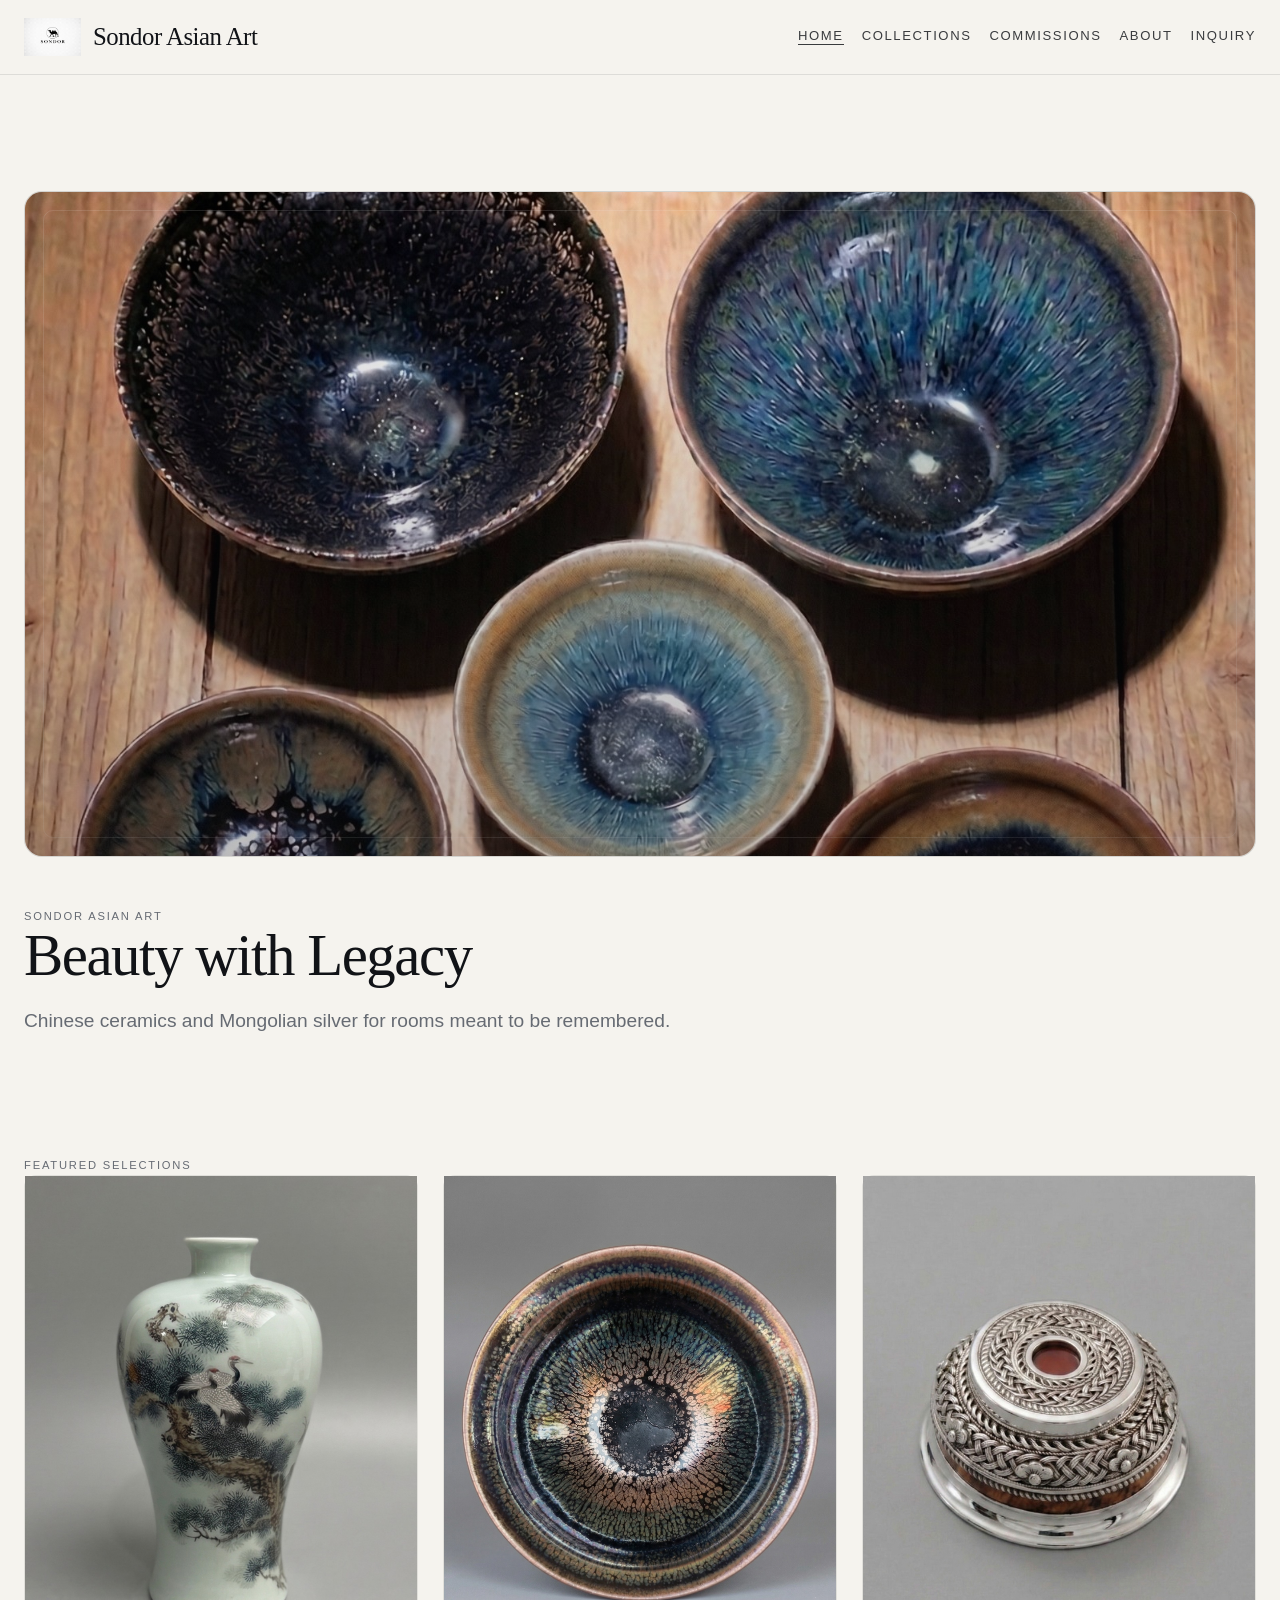
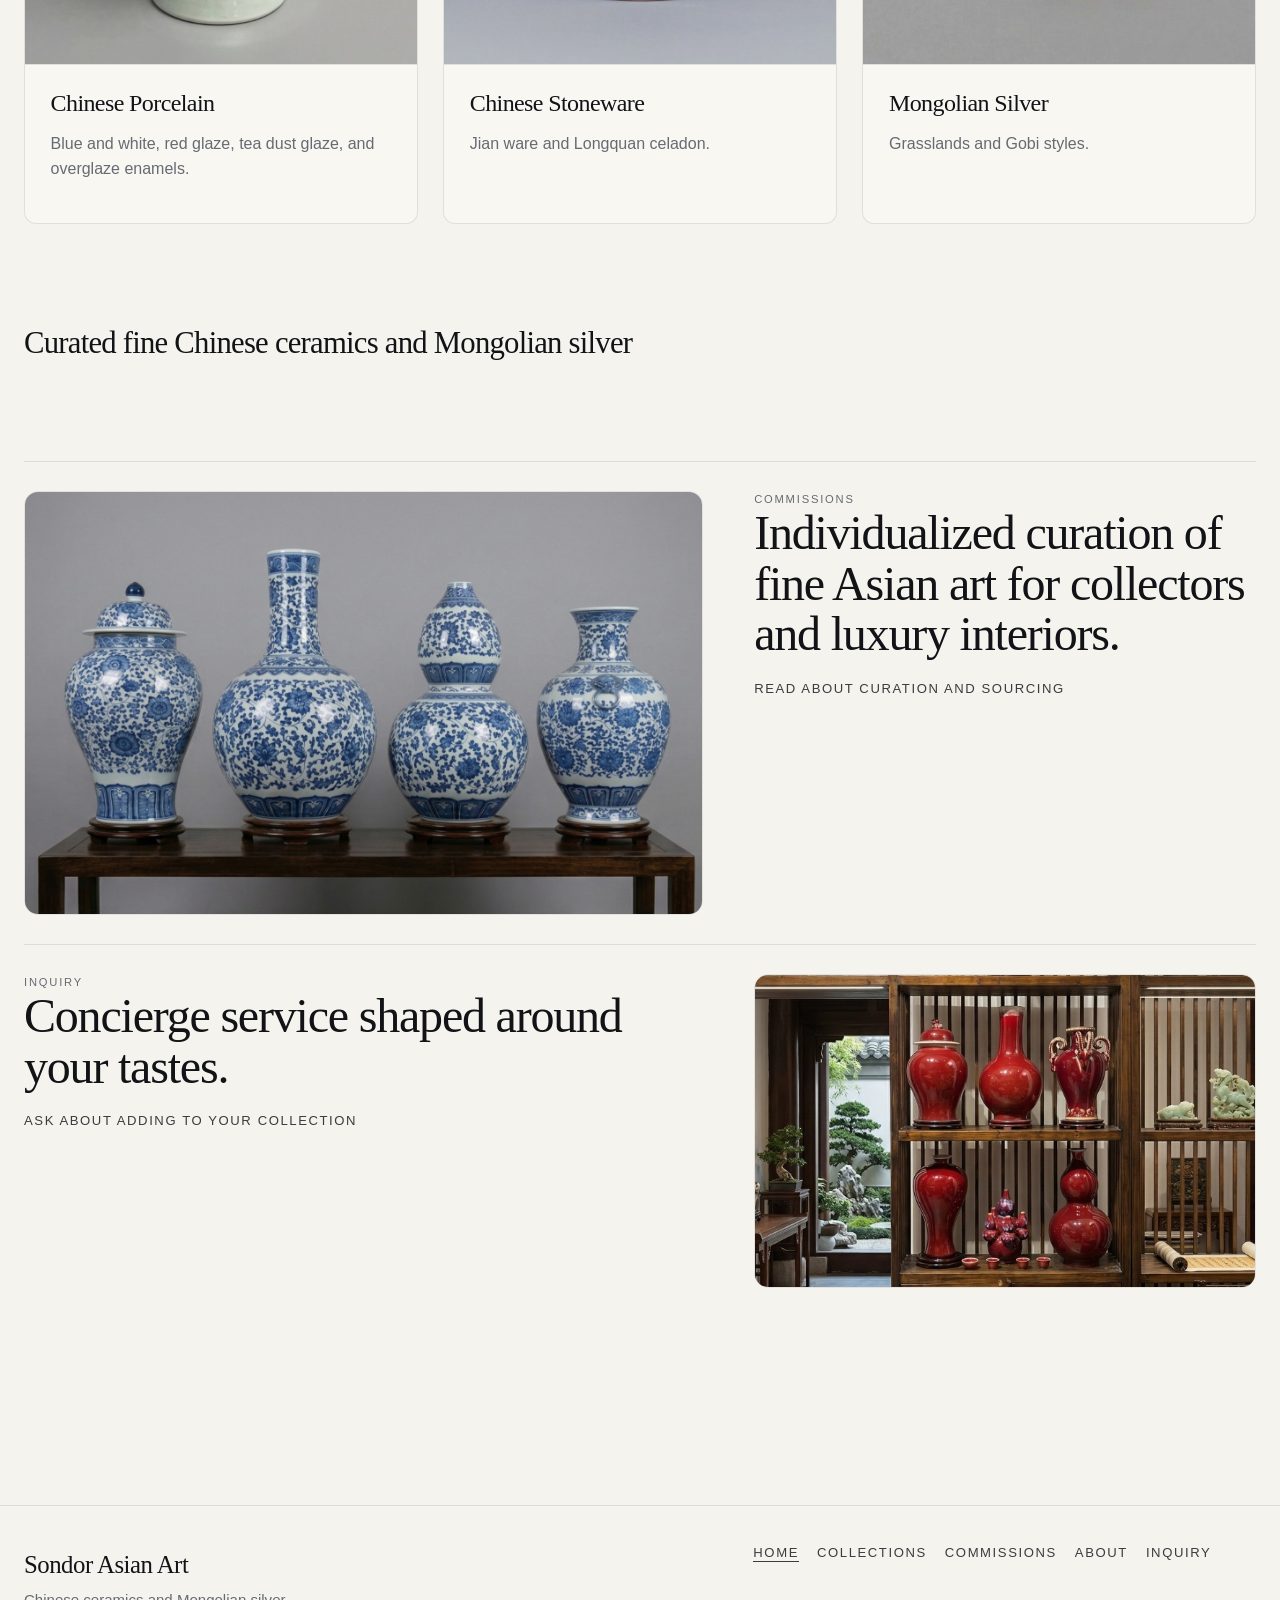
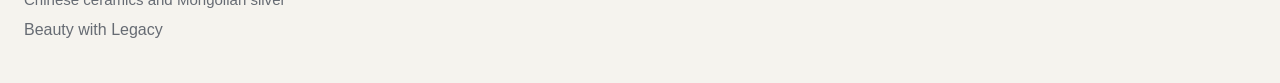
==== index.html @ 156efd62 "Add files via upload" ====
<!DOCTYPE html>
<html lang="en">
<head>
  <meta charset="UTF-8">
  <meta name="viewport" content="width=device-width, initial-scale=1.0">
  <title>Sondor Asian Art</title>
  <meta name="description" content="Ceramics and silver, offered by inquiry.">
  <link rel="stylesheet" href="styles.css">
</head>
<body>
  <header class="site-header">
    <div class="site-bar">
      <div class="brand">
        <a class="brand__logo-link" href="index.html" aria-label="Sondor Asian Art home">
          <img class="brand__logo" src="assets/images/logo_camel.png" alt="Sondor camel logo">
        </a>
        <a class="brand__title brand__name" href="index.html">Sondor Asian Art</a>
      </div>
      <button class="menu-toggle" type="button" aria-expanded="false" aria-controls="site-nav" aria-label="Open navigation menu">
        <span class="menu-toggle__icon" aria-hidden="true"></span>
      </button>
      <nav class="site-nav" id="site-nav" aria-label="Primary">
        <a href="index.html" aria-current="page">Home</a>
        <a href="collections.html">Collections</a>
        <a href="commissions.html">Commissions</a>
        <a href="about.html">About</a>
        <a href="inquiry.html">Inquiry</a>
      </nav>
    </div>
  </header>

  <main class="page-shell">
    <section class="hero">
      <div class="hero-media" aria-label="Featured works slideshow">
        <div class="hero-slide hero-slide--one active" data-hero-slide>
          <img class="hero-image hero-image--home-one" src="assets/images/hero_jianware_08.jpg" alt="Jian ware bowl">
          <div class="hero-slide__frame" aria-hidden="true"></div>
        </div>
        <div class="hero-slide hero-slide--two" data-hero-slide>
          <img class="hero-image hero-image--home-two" src="assets/images/hero_oxblood_04.jpg" alt="Mongolian silver bowls">
          <div class="hero-slide__frame" aria-hidden="true"></div>
        </div>
        <div class="hero-slide hero-slide--three" data-hero-slide>
          <img class="hero-image hero-image--home-three" src="assets/images/hero_teadust_02.jpg" alt="Red ware tea sets">
          <div class="hero-slide__frame" aria-hidden="true"></div>
        </div>
      </div>

      <div class="hero-copy">
        <div>
          <p class="eyebrow">Sondor Asian Art</p>
          <h1>Beauty with Legacy</h1>
          <p class="lead">Chinese ceramics and Mongolian silver for rooms meant to be remembered.</p>
        </div>
      </div>
    </section>

    <section class="section">
      <p class="eyebrow">Featured Selections</p>
      <div class="grid-3">
        <article class="card">
          <div class="card-media card-media--ceramics card-media--home-porcelain">
            <img src="assets/images/card_enamels_02.jpg" alt="Ceramic bowl">
          </div>
          <div class="card-copy">
            <h3>Chinese Porcelain</h3>
            <p>Blue and white, red glaze, tea dust glaze, and overglaze enamels.</p>
          </div>
        </article>
        <article class="card">
          <div class="card-media card-media--stoneware card-media--home-stoneware">
            <img src="assets/images/card_jianware_09.jpg" alt="Chinese stoneware bowl">
          </div>
          <div class="card-copy">
            <h3>Chinese Stoneware</h3>
            <p>Jian ware and Longquan celadon.</p>
          </div>
        </article>
        <article class="card">
          <div class="card-media card-media--celadon card-media--home-silver">
            <img src="assets/images/card_silver_06.jpg" alt="Blue ware bowl">
          </div>
          <div class="card-copy">
            <h3>Mongolian Silver</h3>
            <p>Grasslands and Gobi styles.</p>
          </div>
        </article>
      </div>
    </section>

    <section class="section statement">
      <h2>Curated fine Chinese ceramics and Mongolian silver</h2>
    </section>

    <section class="section">
      <div class="feature-row">
        <div class="feature-media feature-media--blue-table feature-media--home-commissions">
          <img src="assets/images/feature_blue_and_white_01.jpg" alt="Blue and white ceramics on table">
        </div>
        <div>
          <p class="eyebrow">Commissions</p>
          <h2>Individualized curation of fine Asian art for collectors and luxury interiors.</h2>
          <p><a class="inline-link" href="commissions.html">Read about curation and sourcing</a></p>
        </div>
      </div>

      <div class="feature-row">
        <div>
          <p class="eyebrow">Inquiry</p>
          <h2>Concierge service shaped around your tastes.</h2>
          <p><a class="inline-link" href="inquiry.html">Ask about adding to your collection</a></p>
        </div>
        <div class="feature-media feature-media--oxblood feature-media--home-inquiry">
          <img src="assets/images/feature_oxblood_02.jpg" alt="Oxblood ceramic object detail">
        </div>
      </div>
    </section>
  </main>

  <footer class="site-footer">
    <div class="site-footer__inner">
      <div class="footer-brand">
        <a class="footer-brand__title" href="index.html">Sondor Asian Art</a>
        <p class="footer-label">Chinese ceramics and Mongolian silver</p>
        <p class="footer-copy">Beauty with Legacy</p>
      </div>
      <nav class="footer-nav" aria-label="Footer">
        <a href="index.html" aria-current="page">Home</a>
        <a href="collections.html">Collections</a>
        <a href="commissions.html">Commissions</a>
        <a href="about.html">About</a>
        <a href="inquiry.html">Inquiry</a>
      </nav>
    </div>
  </footer>

  <script src="nav.js"></script>
  <script src="hero.js"></script>
</body>
</html>
---- styles.css ----
:root {
  --bg: #f5f3ee;
  --surface: #faf8f3;
  --text: #111317;
  --muted: #666b73;
  --accent: #172230;
  --line: rgba(17, 19, 23, 0.1);
}

* {
  box-sizing: border-box;
}

html {
  scroll-behavior: smooth;
}

body {
  margin: 0;
  background: var(--bg);
  color: var(--text);
  font-family: "Helvetica Neue", Helvetica, Arial, sans-serif;
  font-weight: 300;
  line-height: 1.55;
}

img {
  display: block;
  max-width: 100%;
}

a {
  color: inherit;
  text-decoration: none;
}

.site-header {
  position: sticky;
  top: 0;
  z-index: 20;
  backdrop-filter: blur(12px);
  background: rgba(245, 243, 238, 0.94);
  border-bottom: 1px solid var(--line);
}

.site-bar,
.page-shell,
.site-footer__inner {
  width: min(1360px, calc(100% - 48px));
  margin: 0 auto;
}

.site-bar {
  display: flex;
  justify-content: space-between;
  align-items: center;
  gap: 24px;
  padding: 18px 0;
}

.brand,
.footer-brand {
  display: grid;
  gap: 2px;
}

.brand {
  display: flex;
  align-items: center;
  gap: 12px;
}

.brand__title,
.footer-brand__title {
  font-family: Georgia, "Times New Roman", serif;
  font-size: clamp(1.35rem, 2vw, 1.55rem);
  font-weight: 400;
  letter-spacing: -0.02em;
}

.brand__logo-link {
  display: inline-flex;
  align-items: center;
  flex: 0 0 auto;
}

.brand__logo {
  display: block;
  width: auto;
  height: 38px;
}

.brand__name {
  display: inline-block;
  white-space: nowrap;
}

.menu-toggle {
  display: none;
  align-items: center;
  justify-content: center;
  padding: 0;
  border: 0;
  border-radius: 0;
  background: none;
  color: var(--text);
  font: inherit;
  cursor: pointer;
  box-shadow: none;
  appearance: none;
  -webkit-appearance: none;
}

.menu-toggle__icon {
  position: relative;
  display: inline-block;
  width: 18px;
  height: 11px;
  border-top: 1px solid currentColor;
  border-bottom: 1px solid currentColor;
}

.menu-toggle__icon::before {
  content: "";
  position: absolute;
  left: 0;
  right: 0;
  top: 50%;
  border-top: 1px solid currentColor;
  transform: translateY(-50%);
}

.site-header.nav-open .menu-toggle__icon {
  border-color: transparent;
}

.site-header.nav-open .menu-toggle__icon::before,
.site-header.nav-open .menu-toggle__icon::after {
  content: "";
  position: absolute;
  left: 0;
  right: 0;
  top: 50%;
  border-top: 1px solid currentColor;
}

.site-header.nav-open .menu-toggle__icon::before {
  transform: translateY(-50%) rotate(45deg);
}

.site-header.nav-open .menu-toggle__icon::after {
  transform: translateY(-50%) rotate(-45deg);
}

.footer-label {
  margin: 0;
  font-size: 0.94rem;
  color: var(--muted);
}

.eyebrow {
  margin: 0;
  font-size: 0.7rem;
  font-weight: 500;
  letter-spacing: 0.16em;
  text-transform: uppercase;
  color: var(--muted);
}

.site-nav,
.footer-nav {
  display: flex;
  flex-wrap: wrap;
  gap: 18px;
  align-items: flex-start;
}

.site-nav a,
.footer-nav a,
.inline-link {
  position: relative;
  font-size: 0.82rem;
  font-weight: 400;
  letter-spacing: 0.12em;
  text-transform: uppercase;
  color: rgba(17, 19, 23, 0.82);
  padding-bottom: 0.08rem;
}

.site-nav a {
  display: inline-block;
  line-height: 1;
  padding-bottom: 0.18rem;
}

.site-nav a::after,
.footer-nav a::after,
.inline-link::after {
  content: "";
  position: absolute;
  left: 0;
  right: 0;
  bottom: -0.05rem;
  height: 1px;
  background: currentColor;
  transform: scaleX(0);
  transform-origin: left center;
  transition: transform 220ms ease;
}

.site-nav a::after {
  bottom: 0;
}

.footer-nav a {
  display: inline-block;
  line-height: 1;
  padding-bottom: 0.18rem;
}

.footer-nav a::after {
  bottom: 0;
}

.site-nav a:hover::after,
.footer-nav a:hover::after,
.inline-link:hover::after,
.site-nav a[aria-current="page"]::after,
.footer-nav a[aria-current="page"]::after {
  transform: scaleX(1);
}

.page-shell {
  padding: clamp(5rem, 9vw, 8rem) 0;
}

.hero {
  display: grid;
  gap: clamp(2rem, 4vw, 4rem);
}

.hero-media {
  position: relative;
  min-height: min(74vh, 860px);
  border: 1px solid rgba(17, 19, 23, 0.08);
  border-radius: 18px;
  overflow: hidden;
  background: #e5e4df;
}

.hero-media::after {
  content: "";
  position: absolute;
  inset: 0;
  background: linear-gradient(180deg, rgba(17, 19, 23, 0.06), rgba(17, 19, 23, 0.28));
  pointer-events: none;
}

.hero-slide {
  position: absolute;
  inset: 0;
  opacity: 0;
  transition: opacity 2400ms ease;
}

.hero-slide.active {
  opacity: 1;
}

.hero-slide img {
  width: 100%;
  height: 100%;
  object-fit: cover;
}

.hero-image--home-one {
  --image-position-desktop: center 42%;
  --image-position-mobile: center 42%;
  object-position: var(--image-position-desktop);
}

.hero-image--home-two {
  --image-position-desktop: center 48%;
  --image-position-mobile: center 48%;
  object-position: var(--image-position-desktop);
}

.hero-image--home-three {
  --image-position-desktop: center 44%;
  --image-position-mobile: center 44%;
  object-position: var(--image-position-desktop);
}

.hero-slide__frame {
  position: absolute;
  inset: 18px;
  border: 1px solid rgba(255, 255, 255, 0.12);
  border-radius: 10px;
  pointer-events: none;
}

.hero-copy {
  display: grid;
  grid-template-columns: minmax(0, 1.5fr) minmax(280px, 0.7fr);
  gap: clamp(1.5rem, 4vw, 4rem);
  align-items: end;
}

.hero-copy > :only-child {
  max-width: 42rem;
}

@media (min-width: 1100px) {
  .hero-copy {
    grid-template-columns: minmax(0, 1.72fr) minmax(220px, 0.48fr);
  }

  .hero-copy h1 {
    font-size: clamp(2.75rem, 4.6vw, 4.7rem);
    white-space: nowrap;
  }

  .hero-copy .lead {
    max-width: 44rem;
    font-size: clamp(1.12rem, 1.5vw, 1.25rem);
    white-space: nowrap;
  }
}

h1,
h2,
h3 {
  margin: 0;
  font-family: Georgia, "Times New Roman", serif;
  font-weight: 400;
  line-height: 1.05;
  letter-spacing: -0.025em;
}

h1 {
  font-size: clamp(3rem, 7vw, 5.4rem);
}

h2 {
  font-size: clamp(1.9rem, 4vw, 3rem);
}

h3 {
  font-size: 1.5rem;
}

.lead {
  max-width: 32rem;
  font-size: 1.25rem;
  color: var(--muted);
}

.divider {
  border-top: 1px solid var(--line);
  padding-top: 1.15rem;
}

.section {
  padding-top: clamp(4rem, 8vw, 7rem);
}

.statement {
  max-width: 48rem;
}

@media (min-width: 1100px) {
  .statement {
    max-width: 56rem;
  }

  .statement h2 {
    font-size: clamp(1.75rem, 2.4vw, 2.55rem);
  }
}

.grid-3 {
  display: grid;
  grid-template-columns: repeat(3, minmax(0, 1fr));
  gap: clamp(1.2rem, 2vw, 2rem);
}

.grid-2 {
  display: grid;
  grid-template-columns: repeat(2, minmax(0, 1fr));
  gap: clamp(1.2rem, 2vw, 2rem);
}

.card,
.panel,
.form-shell {
  border: 1px solid var(--line);
  border-radius: 12px;
  background: rgba(250, 248, 243, 0.62);
}

.card {
  display: flex;
  flex-direction: column;
  min-height: 100%;
}

.card-media {
  aspect-ratio: 4 / 5;
  overflow: hidden;
  border-bottom: 1px solid var(--line);
}

.card-media img {
  width: 100%;
  height: 100%;
  object-fit: cover;
}

.card-media--home-porcelain img {
  --image-position-desktop: center 42%;
  --image-position-mobile: center 42%;
  object-position: var(--image-position-desktop);
}

.card-media--home-stoneware img {
  --image-position-desktop: center 44%;
  --image-position-mobile: center 44%;
  object-position: var(--image-position-desktop);
}

.card-media--home-silver img {
  --image-position-desktop: center 44%;
  --image-position-mobile: center 44%;
  object-position: var(--image-position-desktop);
}

.card-copy,
.panel,
.form-shell {
  padding: 1.6rem;
}

.card-copy p,
.panel p,
.muted {
  color: var(--muted);
}

.feature-row {
  display: grid;
  grid-template-columns: minmax(0, 1.15fr) minmax(320px, 0.85fr);
  gap: clamp(1.5rem, 4vw, 4rem);
  align-items: start;
  padding-top: 1.8rem;
  border-top: 1px solid var(--line);
}

.feature-row + .feature-row {
  margin-top: 1.8rem;
}

.process-steps {
  display: grid;
  gap: 1rem;
}

.process-step {
  border-top: 1px solid var(--line);
  padding-top: 0.95rem;
}

.process-step h3 {
  margin-bottom: 0.35rem;
  font-size: 1.05rem;
  line-height: 1.25;
  letter-spacing: 0;
}

.process-step p {
  margin: 0;
  color: var(--muted);
}

.inquiry-layout {
  align-items: start;
}

.inquiry-work {
  gap: 0.7rem;
  align-content: start;
}

.inquiry-work .eyebrow {
  margin-bottom: 0.2rem;
}

.inquiry-work .process-step {
  padding-top: 0.7rem;
}

.collection-copy {
  max-width: 44rem;
}

.collection-copy h2 {
  margin-bottom: 0.75rem;
}

.collection-copy p {
  margin: 0;
  max-width: 42rem;
  color: var(--muted);
  line-height: 1.68;
}

.about-bio {
  display: grid;
  grid-template-columns: minmax(280px, 0.72fr) minmax(0, 1fr);
  gap: clamp(1.5rem, 4vw, 4rem);
  align-items: start;
}

.about-bio__media {
  max-width: 30rem;
}

.about-bio__media img {
  width: 100%;
  aspect-ratio: 4 / 5;
  object-fit: cover;
  border: 1px solid rgba(17, 19, 23, 0.08);
  border-radius: 14px;
}

.about-bio__media--elizabeth img {
  --image-position-desktop: center 24%;
  --image-position-mobile: center 24%;
  object-position: var(--image-position-desktop);
}

.about-bio__media--carter img {
  --image-position-desktop: center 24%;
  --image-position-mobile: center 24%;
  object-position: var(--image-position-desktop);
}

.about-bio__copy {
  max-width: 42rem;
}

.about-bio__copy h2 {
  margin-bottom: 1rem;
}

.about-bio__copy p {
  margin: 0;
  max-width: 40rem;
  color: var(--muted);
  line-height: 1.68;
}

.about-bio__copy p + p {
  margin-top: 1rem;
}

.feature-media {
  aspect-ratio: 16 / 10;
  overflow: hidden;
  border: 1px solid rgba(17, 19, 23, 0.08);
  border-radius: 14px;
}

.feature-media img {
  width: 100%;
  height: 100%;
  object-fit: cover;
}

.feature-media--home-commissions img {
  --image-position-desktop: center 46%;
  --image-position-mobile: center 46%;
  object-position: var(--image-position-desktop);
}

.feature-media--home-inquiry img {
  --image-position-desktop: center 52%;
  --image-position-mobile: center 52%;
  object-position: var(--image-position-desktop);
}

.feature-media--collections-porcelain img {
  --image-position-desktop: center 44%;
  --image-position-mobile: center 44%;
  object-position: var(--image-position-desktop);
}

.feature-media--collections-stoneware img {
  --image-position-desktop: center 46%;
  --image-position-mobile: center 46%;
  object-position: var(--image-position-desktop);
}

.feature-media--collections-silver img {
  --image-position-desktop: center 52%;
  --image-position-mobile: center 52%;
  object-position: var(--image-position-desktop);
}

.feature-media--commissions-main img {
  --image-position-desktop: center 44%;
  --image-position-mobile: center 44%;
  object-position: var(--image-position-desktop);
}

.feature-media--inquiry-main img {
  --image-position-desktop: center 52%;
  --image-position-mobile: center 52%;
  object-position: var(--image-position-desktop);
}

.list {
  margin: 0;
  padding: 0;
  list-style: none;
  border-top: 1px solid var(--line);
}

.list li {
  display: flex;
  justify-content: space-between;
  gap: 1rem;
  padding: 1rem 0;
  border-bottom: 1px solid var(--line);
}

.form-shell {
  padding: 1.6rem;
}

.minimal-form {
  display: grid;
  gap: 1.2rem;
}

.minimal-form label {
  display: grid;
  gap: 0.45rem;
  font-size: 0.76rem;
  font-weight: 500;
  letter-spacing: 0.12em;
  text-transform: uppercase;
  color: var(--muted);
}

.minimal-form input,
.minimal-form textarea {
  width: 100%;
  border: 0;
  border-bottom: 1px solid rgba(17, 19, 23, 0.22);
  border-radius: 0;
  background: transparent;
  padding: 0.8rem 0 0.7rem;
  color: var(--text);
  font: inherit;
}

.minimal-form textarea {
  min-height: 9rem;
  resize: vertical;
}

.minimal-form input:focus,
.minimal-form textarea:focus {
  outline: none;
  border-bottom-color: var(--accent);
}

.form-submit {
  width: fit-content;
  border: 0;
  background: none;
  padding: 0;
  font: inherit;
  font-size: 0.82rem;
  font-weight: 500;
  letter-spacing: 0.12em;
  text-transform: uppercase;
  color: var(--accent);
  cursor: pointer;
}

.site-footer {
  margin-top: clamp(4rem, 8vw, 7rem);
  border-top: 1px solid var(--line);
}

.site-footer__inner {
  display: grid;
  grid-template-columns: 1.4fr 1fr;
  gap: clamp(1.2rem, 2vw, 2rem);
  padding: clamp(2rem, 4vw, 2.5rem) 0;
}

.footer-brand {
  gap: 0.18rem;
}

.footer-copy,
.footer-note {
  color: var(--muted);
}

.footer-copy {
  margin: 0.28rem 0 0;
}

.page-title {
  display: grid;
  gap: 0.8rem;
}

@media (prefers-reduced-motion: reduce) {
  html {
    scroll-behavior: auto;
  }

  .hero-slide {
    transition: none;
  }
}

@media (max-width: 900px) {
  .hero-image--home-one,
  .hero-image--home-two,
  .hero-image--home-three,
  .card-media--home-porcelain img,
  .card-media--home-stoneware img,
  .card-media--home-silver img,
  .feature-media--home-commissions img,
  .feature-media--home-inquiry img,
  .feature-media--collections-porcelain img,
  .feature-media--collections-stoneware img,
  .feature-media--collections-silver img,
  .feature-media--commissions-main img,
  .feature-media--inquiry-main img,
  .about-bio__media--elizabeth img,
  .about-bio__media--carter img {
    object-position: var(--image-position-mobile);
  }

  .site-bar {
    flex-wrap: wrap;
    align-items: center;
    justify-content: space-between;
    row-gap: 0.9rem;
    padding: 16px 0;
  }

  .brand {
    flex: 1 1 calc(100% - 3.5rem);
    min-width: 0;
    gap: 10px;
  }

  .brand__title {
    font-size: clamp(1.2rem, 4vw, 1.45rem);
  }

  .menu-toggle {
    display: inline-flex;
    flex: 0 0 auto;
    width: 1.75rem;
    height: 1.75rem;
    margin-left: 0;
    align-self: center;
  }

  .site-nav {
    display: none;
    order: 3;
    width: 100%;
  }

  .site-header.nav-open .site-nav {
    display: flex;
    flex-direction: column;
    gap: 0;
    padding-top: 0.85rem;
    border-top: 1px solid var(--line);
  }

  .site-nav a {
    width: fit-content;
    padding: 0.35rem 0 0.22rem;
  }

  .page-shell {
    padding: clamp(3.75rem, 8vw, 5rem) 0;
  }

  .section {
    padding-top: clamp(3rem, 7vw, 4.6rem);
  }

  .lead {
    max-width: 28rem;
    font-size: 1.1rem;
  }

  .feature-row {
    gap: 1.35rem;
  }

  .hero-copy,
  .grid-3,
  .grid-2,
  .feature-row,
  .site-footer__inner,
  .about-bio {
    grid-template-columns: 1fr;
  }
}

@media (max-width: 781px) {
  .site-header {
    position: relative;
  }

  .site-bar,
  .page-shell,
  .site-footer__inner {
    width: min(1360px, calc(100% - 32px));
  }

  .site-bar {
    row-gap: 0.8rem;
  }

  .brand__logo {
    height: 34px;
  }

  .brand__name {
    white-space: normal;
    line-height: 1.05;
  }

  .menu-toggle {
    width: 1.5rem;
    height: 1.5rem;
  }

  .site-nav,
  .footer-nav {
    gap: 14px;
  }

  .footer-nav {
    flex-direction: column;
    align-items: flex-start;
    gap: 0.75rem;
  }

  .footer-nav a {
    padding-bottom: 0.18rem;
  }

  .hero-media {
    min-height: 58vh;
    border-radius: 14px;
  }

  .card-media {
    aspect-ratio: 5 / 4;
  }

  .feature-media {
    aspect-ratio: 4 / 3;
  }

  .page-title {
    gap: 0.65rem;
  }

  .footer-brand__title,
  .footer-label,
  .footer-copy {
    max-width: 18rem;
  }

  .card,
  .panel,
  .form-shell {
    border-radius: 10px;
  }
}
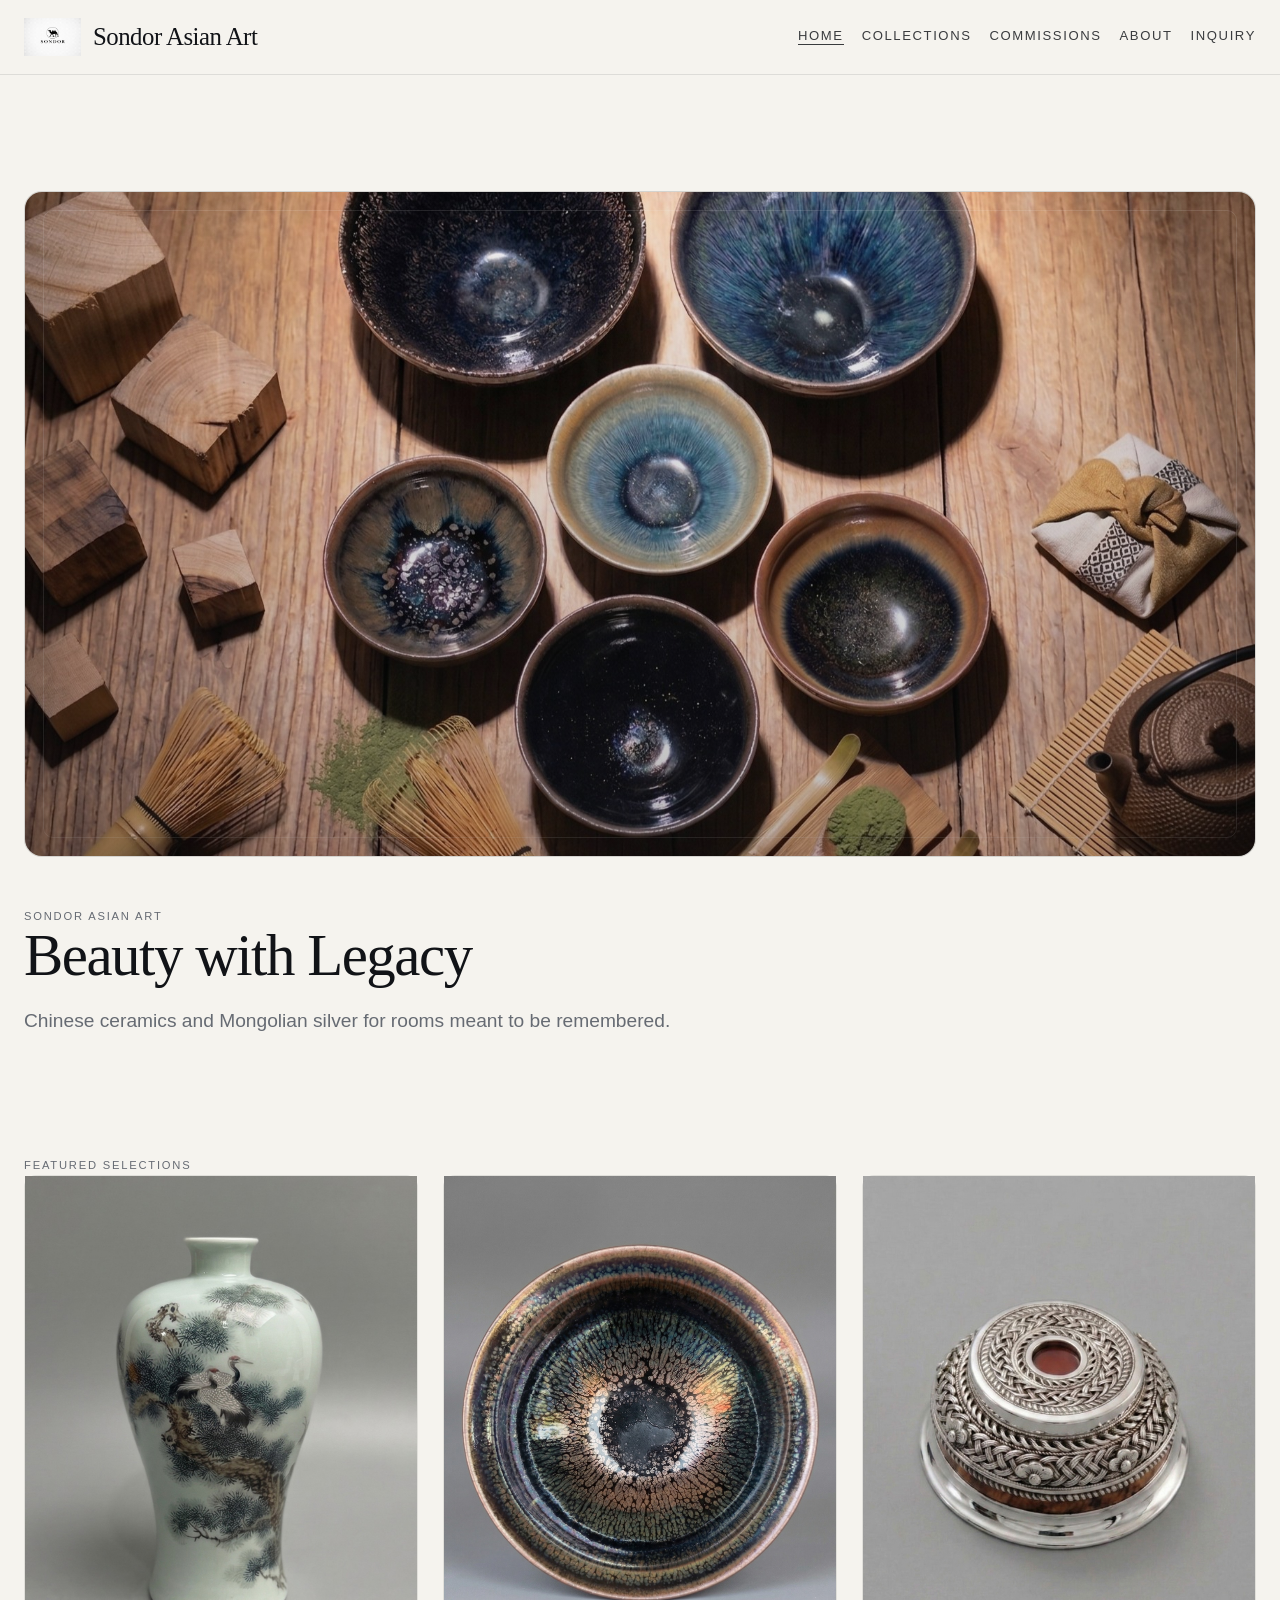
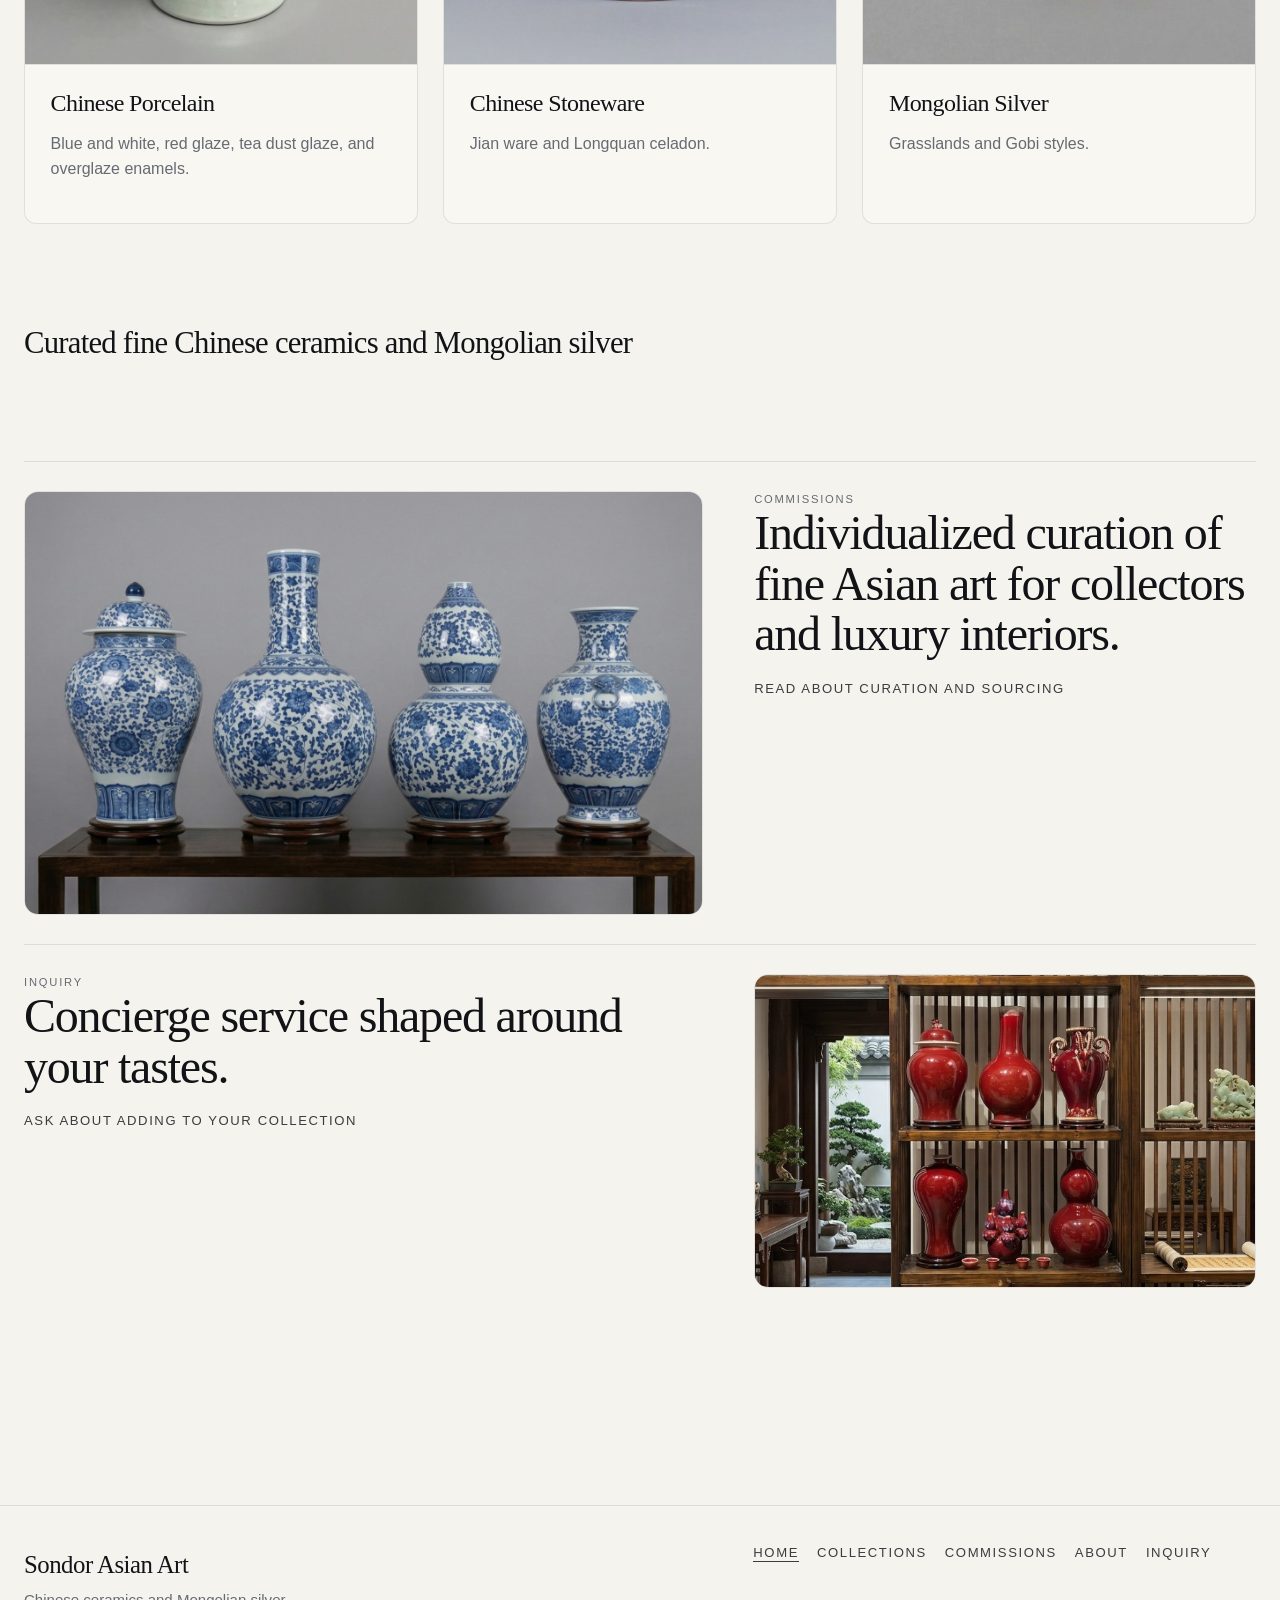
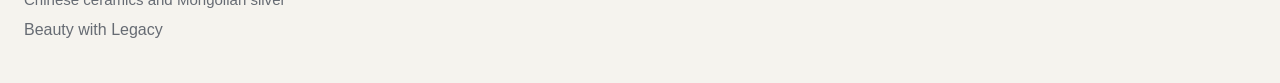
==== commit d6225ea5: "Add files via upload" ====
--- a/index.html
+++ b/index.html
@@ -42,6 +42,10 @@
         </div>
         <div class="hero-slide hero-slide--three" data-hero-slide>
           <img class="hero-image hero-image--home-three" src="assets/images/hero_teadust_02.jpg" alt="Red ware tea sets">
+          <div class="hero-slide__frame" aria-hidden="true"></div>
+        </div>
+        <div class="hero-slide hero-slide--four" data-hero-slide>
+          <img class="hero-image hero-image--home-four" src="assets/images/hero_enamels_03.jpg" alt="Chinese enamel porcelain detail">
           <div class="hero-slide__frame" aria-hidden="true"></div>
         </div>
       </div>
--- a/styles.css
+++ b/styles.css
@@ -291,6 +291,12 @@
   object-position: var(--image-position-desktop);
 }
 
+.hero-image--home-four {
+  --image-position-desktop: center 46%;
+  --image-position-mobile: center 46%;
+  object-position: var(--image-position-desktop);
+}
+
 .hero-slide__frame {
   position: absolute;
   inset: 18px;
@@ -733,6 +739,7 @@
   .hero-image--home-one,
   .hero-image--home-two,
   .hero-image--home-three,
+  .hero-image--home-four,
   .card-media--home-porcelain img,
   .card-media--home-stoneware img,
   .card-media--home-silver img,
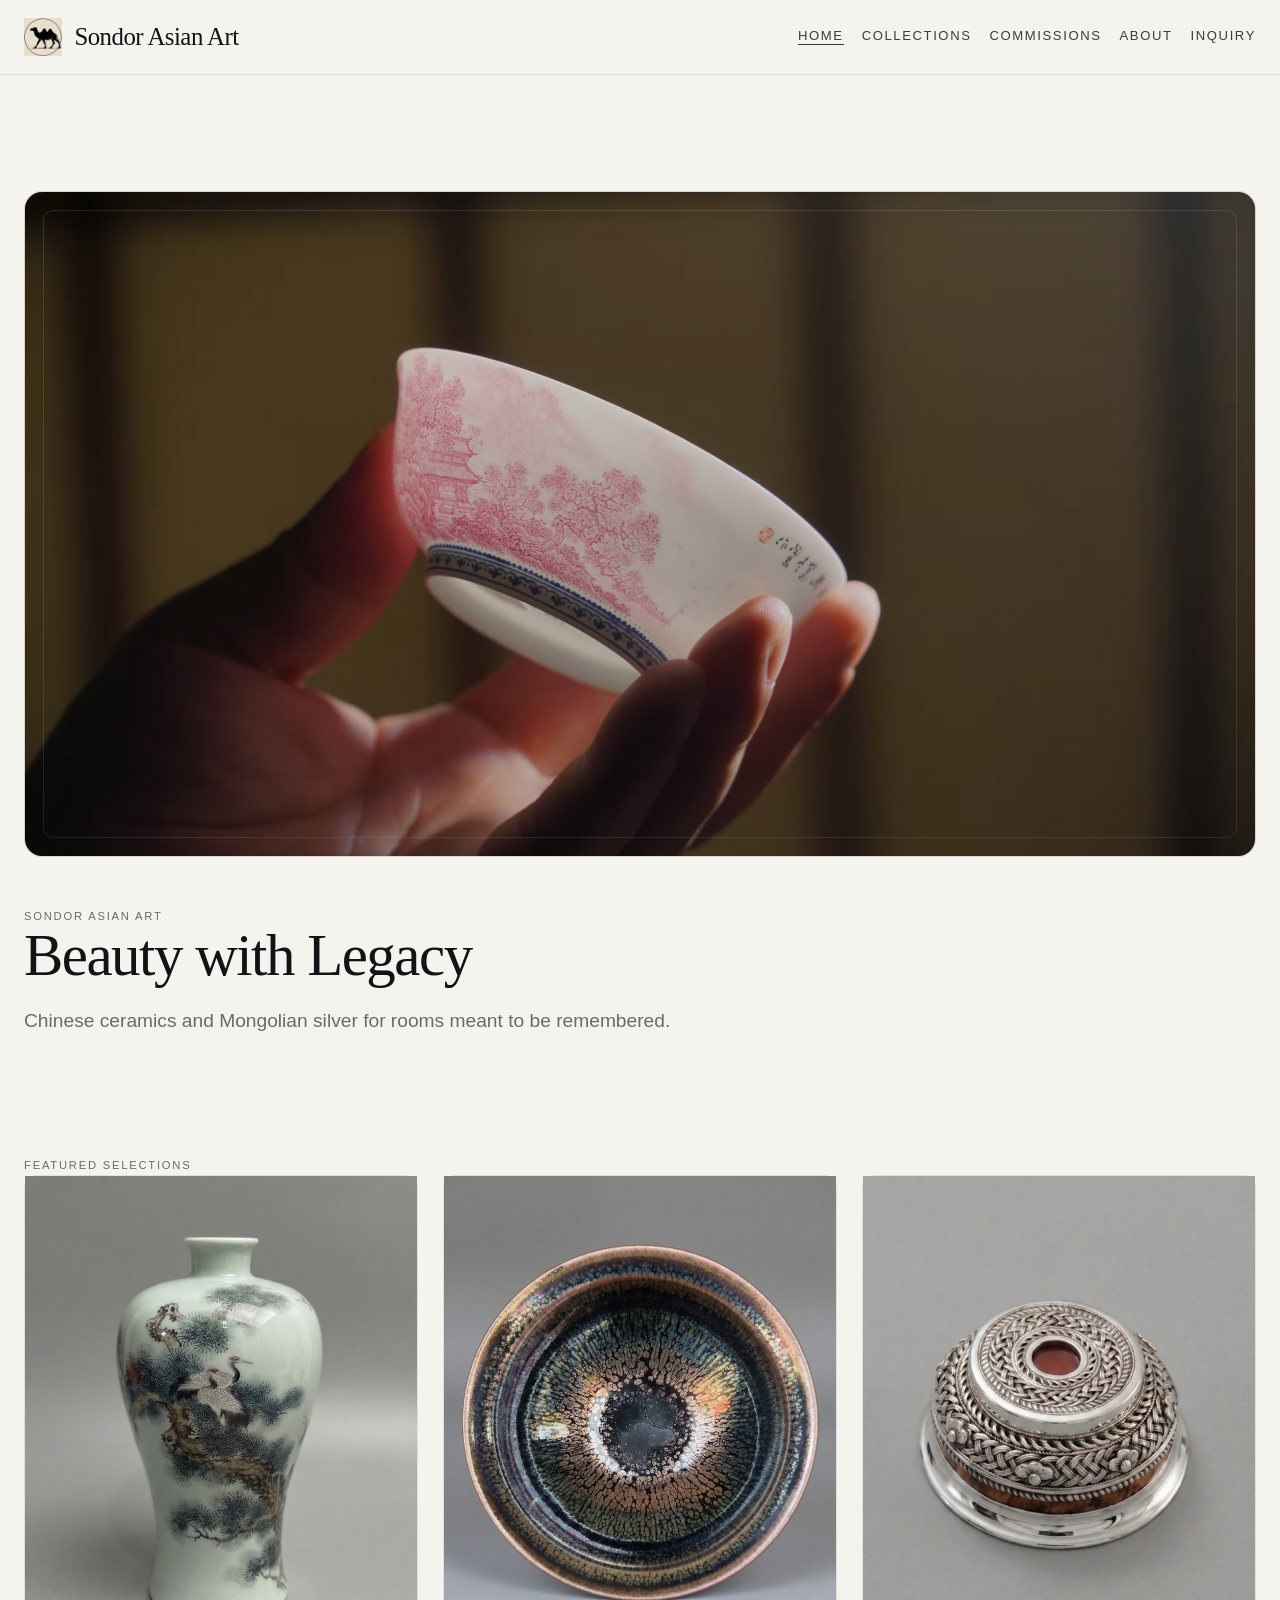
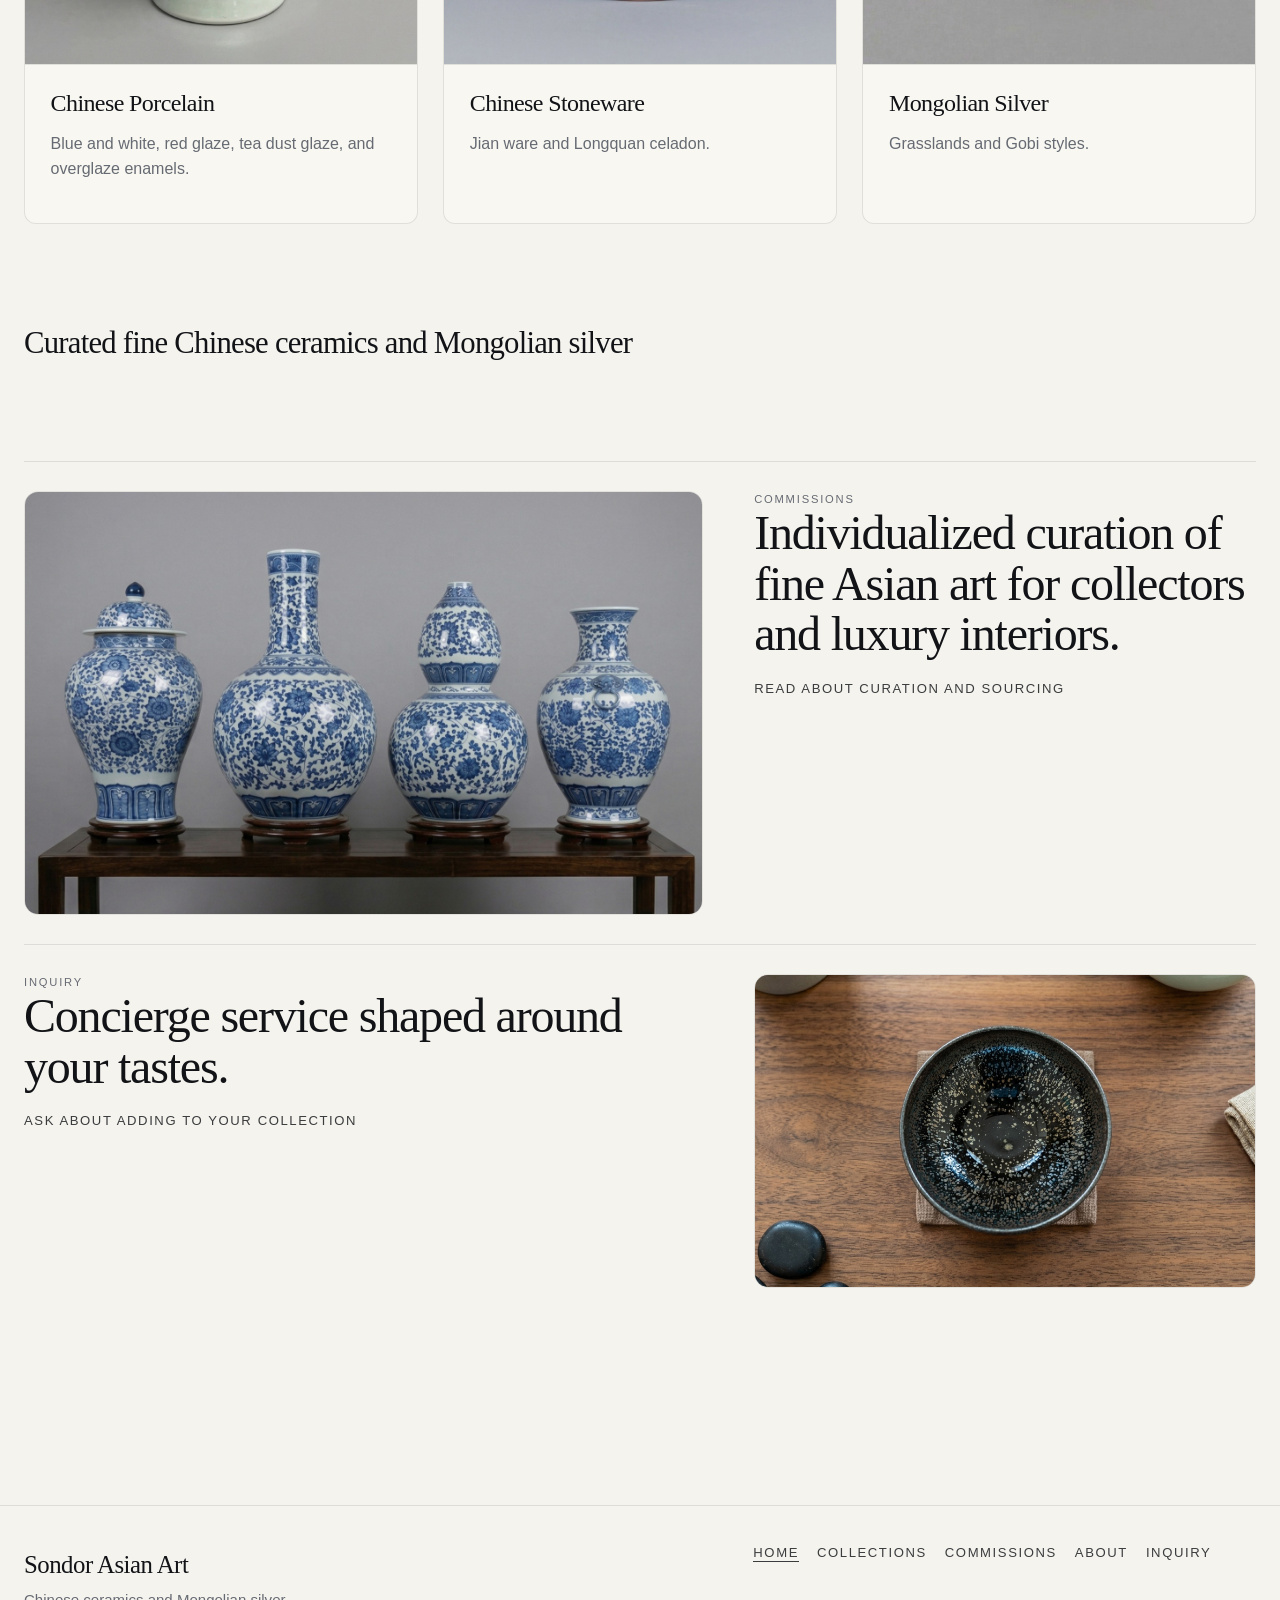
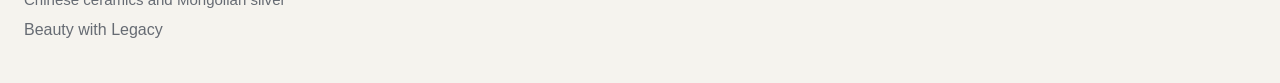
==== commit e8cd88dc: "Add files via upload" ====
--- a/index.html
+++ b/index.html
@@ -12,7 +12,7 @@
     <div class="site-bar">
       <div class="brand">
         <a class="brand__logo-link" href="index.html" aria-label="Sondor Asian Art home">
-          <img class="brand__logo" src="assets/images/logo_camel.png" alt="Sondor camel logo">
+          <img class="brand__logo" src="assets/images/logo_camelonly_01.jpg" alt="Sondor camel logo">
         </a>
         <a class="brand__title brand__name" href="index.html">Sondor Asian Art</a>
       </div>
@@ -32,7 +32,11 @@
   <main class="page-shell">
     <section class="hero">
       <div class="hero-media" aria-label="Featured works slideshow">
-        <div class="hero-slide hero-slide--one active" data-hero-slide>
+        <div class="hero-slide hero-slide--four active" data-hero-slide>
+          <img class="hero-image hero-image--home-four" src="assets/images/hero_enamels_03.jpg" alt="Chinese enamel porcelain detail">
+          <div class="hero-slide__frame" aria-hidden="true"></div>
+        </div>
+        <div class="hero-slide hero-slide--one" data-hero-slide>
           <img class="hero-image hero-image--home-one" src="assets/images/hero_jianware_08.jpg" alt="Jian ware bowl">
           <div class="hero-slide__frame" aria-hidden="true"></div>
         </div>
@@ -42,10 +46,6 @@
         </div>
         <div class="hero-slide hero-slide--three" data-hero-slide>
           <img class="hero-image hero-image--home-three" src="assets/images/hero_teadust_02.jpg" alt="Red ware tea sets">
-          <div class="hero-slide__frame" aria-hidden="true"></div>
-        </div>
-        <div class="hero-slide hero-slide--four" data-hero-slide>
-          <img class="hero-image hero-image--home-four" src="assets/images/hero_enamels_03.jpg" alt="Chinese enamel porcelain detail">
           <div class="hero-slide__frame" aria-hidden="true"></div>
         </div>
       </div>
@@ -115,7 +115,7 @@
           <p><a class="inline-link" href="inquiry.html">Ask about adding to your collection</a></p>
         </div>
         <div class="feature-media feature-media--oxblood feature-media--home-inquiry">
-          <img src="assets/images/feature_oxblood_02.jpg" alt="Oxblood ceramic object detail">
+          <img src="assets/images/feature_jianware_12.jpg" alt="Oxblood ceramic object detail">
         </div>
       </div>
     </section>
--- a/styles.css
+++ b/styles.css
@@ -643,6 +643,43 @@
   padding: 1.6rem;
 }
 
+.form-status,
+.field-error {
+  display: none;
+  color: var(--muted);
+}
+
+.form-status {
+  margin: 0 0 1rem;
+  padding: 0.95rem 0;
+  border-top: 1px solid var(--line);
+  font-size: 0.96rem;
+  line-height: 1.55;
+}
+
+.form-status--error,
+.field-error[data-fs-active] {
+  color: #7f3a36;
+}
+
+[data-fs-success][data-fs-active],
+[data-fs-error=""][data-fs-active],
+[data-fs-error]:not([data-fs-error=""])[data-fs-active] {
+  display: block;
+}
+
+.field-error {
+  margin-top: 0.35rem;
+  font-size: 0.76rem;
+  line-height: 1.45;
+  letter-spacing: 0;
+  text-transform: none;
+}
+
+[data-fs-field][aria-invalid="true"] {
+  border-bottom-color: #7f3a36;
+}
+
 .minimal-form {
   display: grid;
   gap: 1.2rem;
@@ -693,6 +730,11 @@
   text-transform: uppercase;
   color: var(--accent);
   cursor: pointer;
+}
+
+.form-submit:disabled {
+  opacity: 0.42;
+  cursor: wait;
 }
 
 .site-footer {
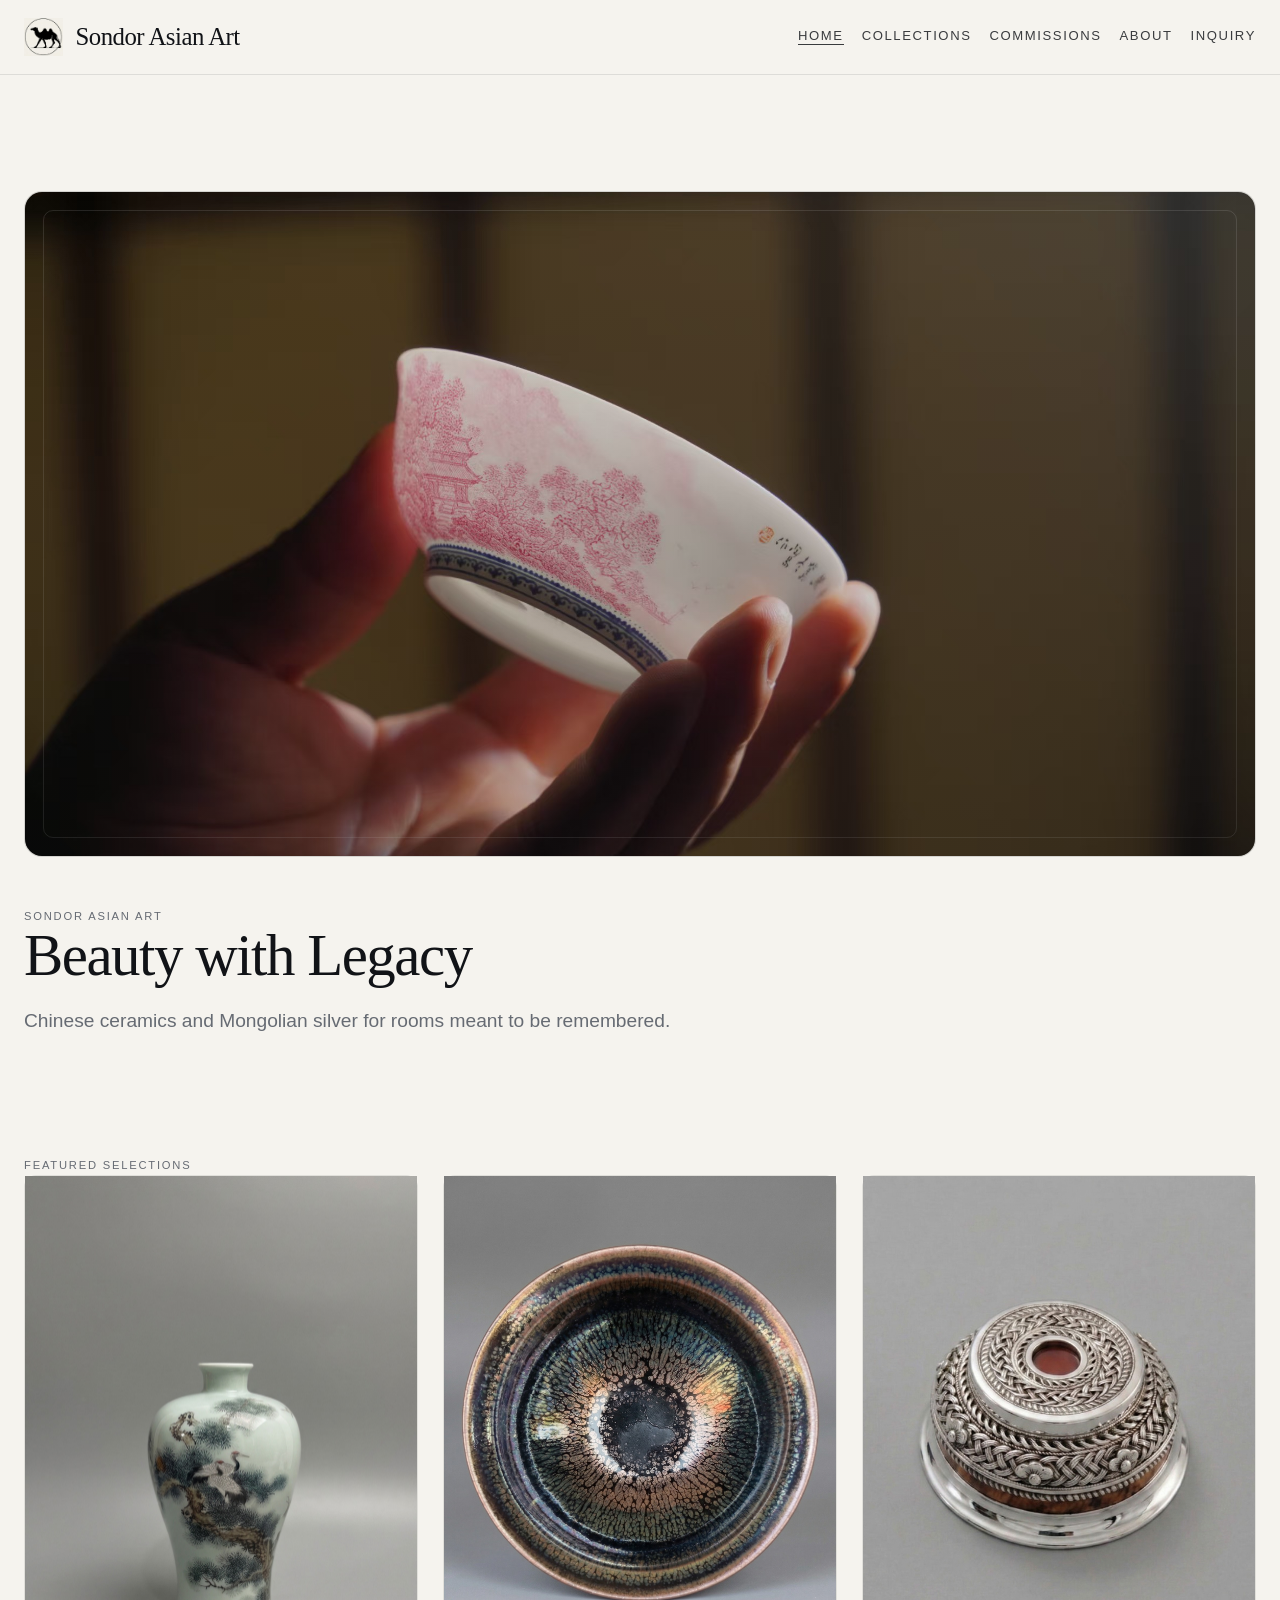
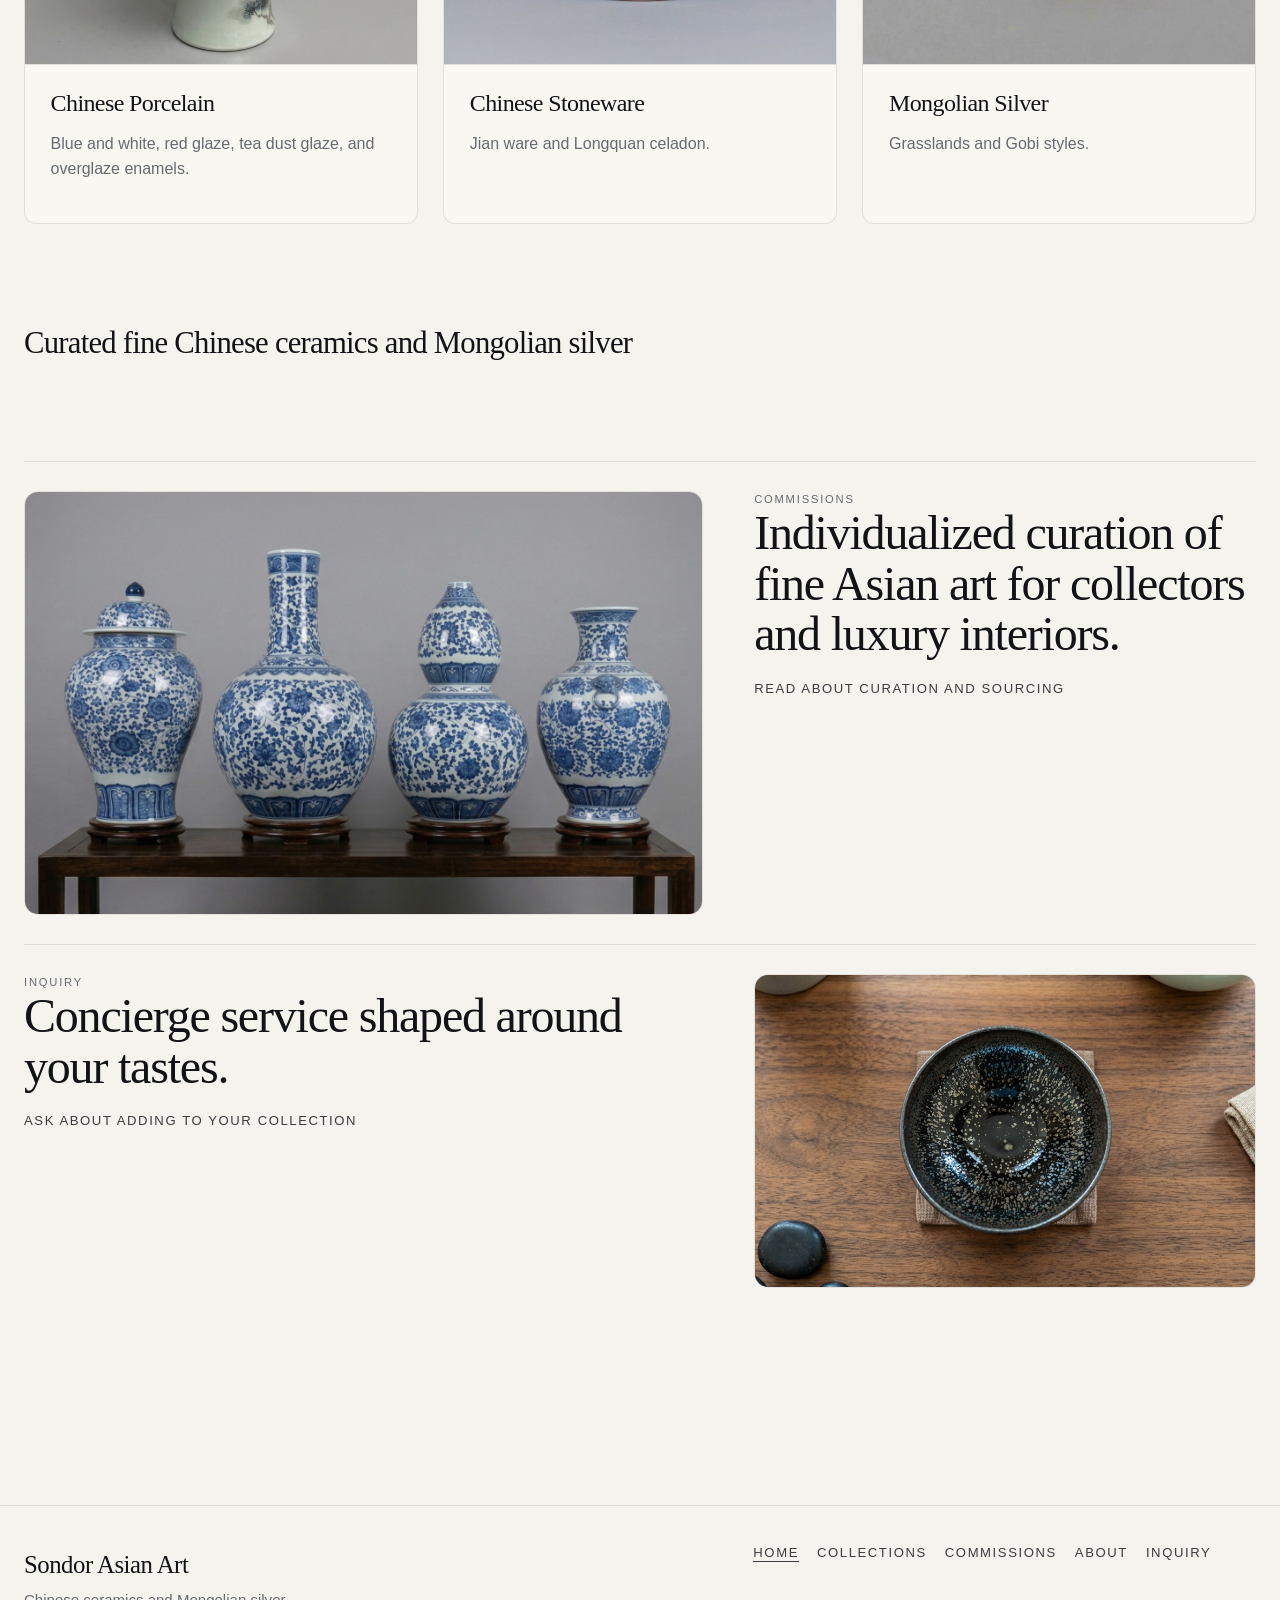
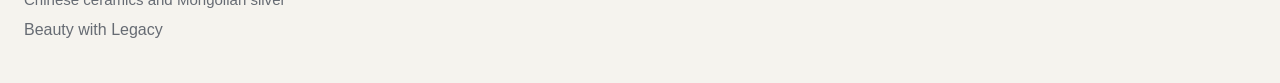
==== commit a03ac80b: "Add files via upload" ====
--- a/index.html
+++ b/index.html
@@ -63,7 +63,7 @@
       <p class="eyebrow">Featured Selections</p>
       <div class="grid-3">
         <article class="card">
-          <div class="card-media card-media--ceramics card-media--home-porcelain">
+          <div class="card-media card-media--home-porcelain">
             <img src="assets/images/card_enamels_02.jpg" alt="Ceramic bowl">
           </div>
           <div class="card-copy">
@@ -72,7 +72,7 @@
           </div>
         </article>
         <article class="card">
-          <div class="card-media card-media--stoneware card-media--home-stoneware">
+          <div class="card-media card-media--home-stoneware">
             <img src="assets/images/card_jianware_09.jpg" alt="Chinese stoneware bowl">
           </div>
           <div class="card-copy">
@@ -81,7 +81,7 @@
           </div>
         </article>
         <article class="card">
-          <div class="card-media card-media--celadon card-media--home-silver">
+          <div class="card-media card-media--home-silver">
             <img src="assets/images/card_silver_06.jpg" alt="Blue ware bowl">
           </div>
           <div class="card-copy">
--- a/styles.css
+++ b/styles.css
@@ -423,8 +423,8 @@
 }
 
 .card-media--home-porcelain img {
-  --image-position-desktop: center 42%;
-  --image-position-mobile: center 42%;
+  --image-position-desktop: center 62%;
+  --image-position-mobile: center 58%;
   object-position: var(--image-position-desktop);
 }
 
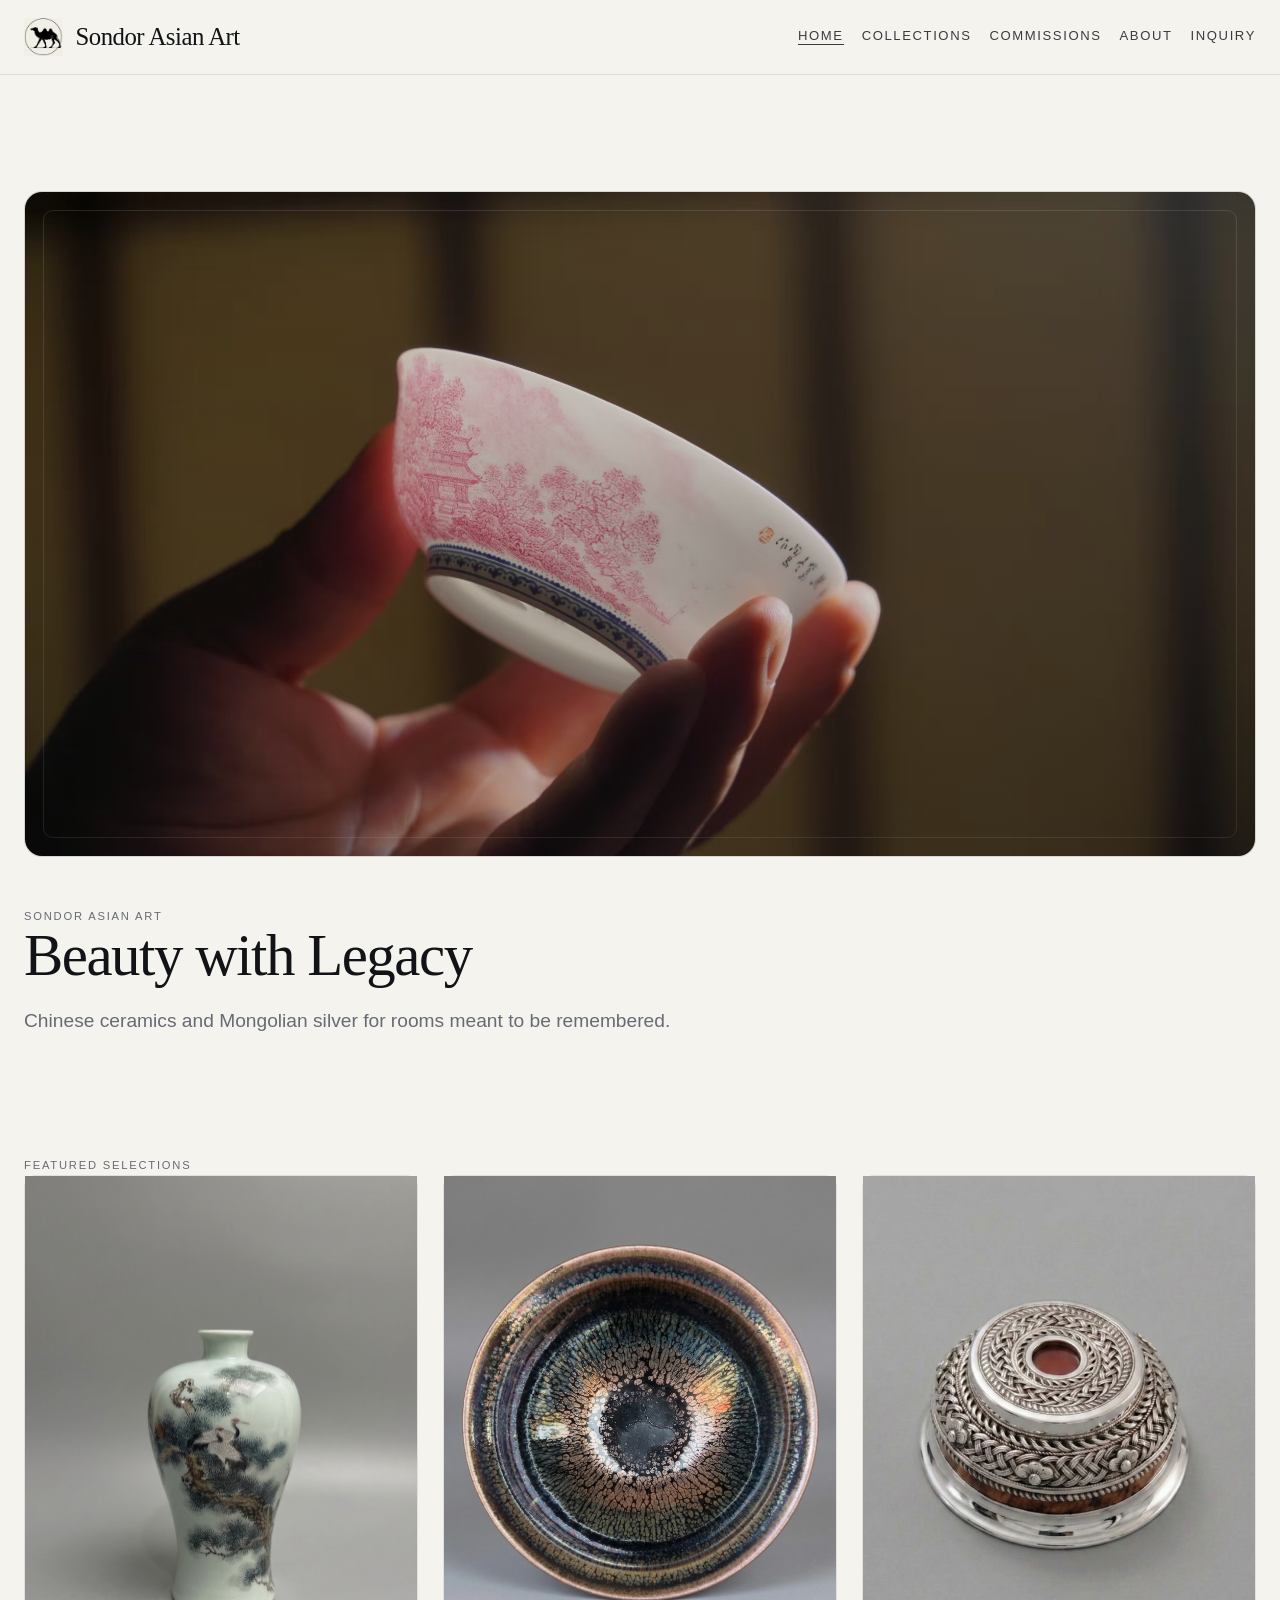
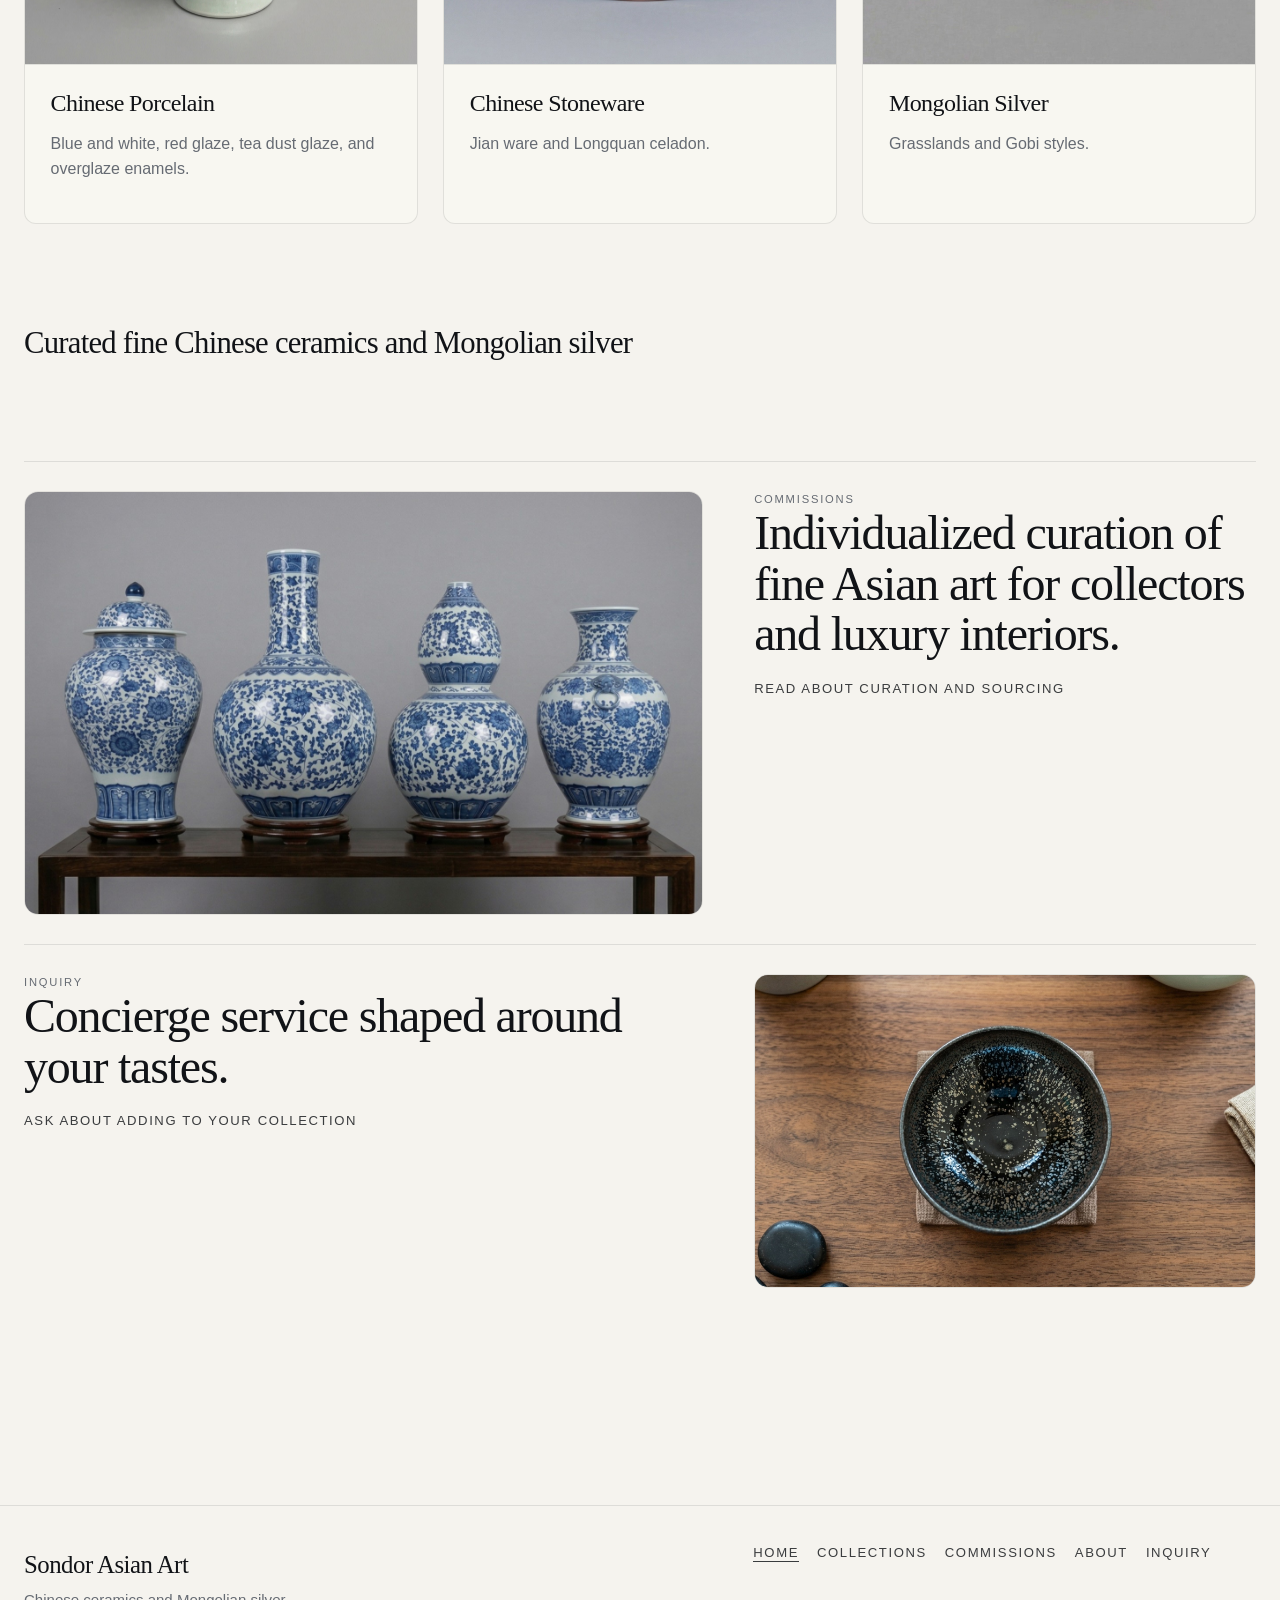
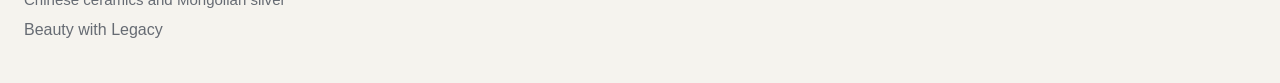
==== commit ed0eb205: "Add files via upload" ====
--- a/index.html
+++ b/index.html
@@ -64,7 +64,8 @@
       <div class="grid-3">
         <article class="card">
           <div class="card-media card-media--home-porcelain">
-            <img src="assets/images/card_enamels_02.jpg" alt="Ceramic bowl">
+            <img class="image-switch image-switch--desktop" src="assets/images/card_enamels_02.jpg" alt="Ceramic bowl">
+            <img class="image-switch image-switch--mobile" src="assets/images/card_enamels_02.jpg" alt="Ceramic bowl">
           </div>
           <div class="card-copy">
             <h3>Chinese Porcelain</h3>
--- a/styles.css
+++ b/styles.css
@@ -422,9 +422,13 @@
   object-fit: cover;
 }
 
-.card-media--home-porcelain img {
-  --image-position-desktop: center 62%;
-  --image-position-mobile: center 58%;
+.image-switch--mobile {
+  display: none;
+}
+
+.card-media--home-porcelain .image-switch {
+  --image-position-desktop: center 88%;
+  --image-position-mobile: center 76%;
   object-position: var(--image-position-desktop);
 }
 
@@ -782,7 +786,6 @@
   .hero-image--home-two,
   .hero-image--home-three,
   .hero-image--home-four,
-  .card-media--home-porcelain img,
   .card-media--home-stoneware img,
   .card-media--home-silver img,
   .feature-media--home-commissions img,
@@ -797,6 +800,18 @@
     object-position: var(--image-position-mobile);
   }
 
+  .image-switch--desktop {
+    display: none;
+  }
+
+  .image-switch--mobile {
+    display: block;
+  }
+
+  .card-media--home-porcelain .image-switch {
+    object-position: var(--image-position-mobile);
+  }
+
   .site-bar {
     flex-wrap: wrap;
     align-items: center;
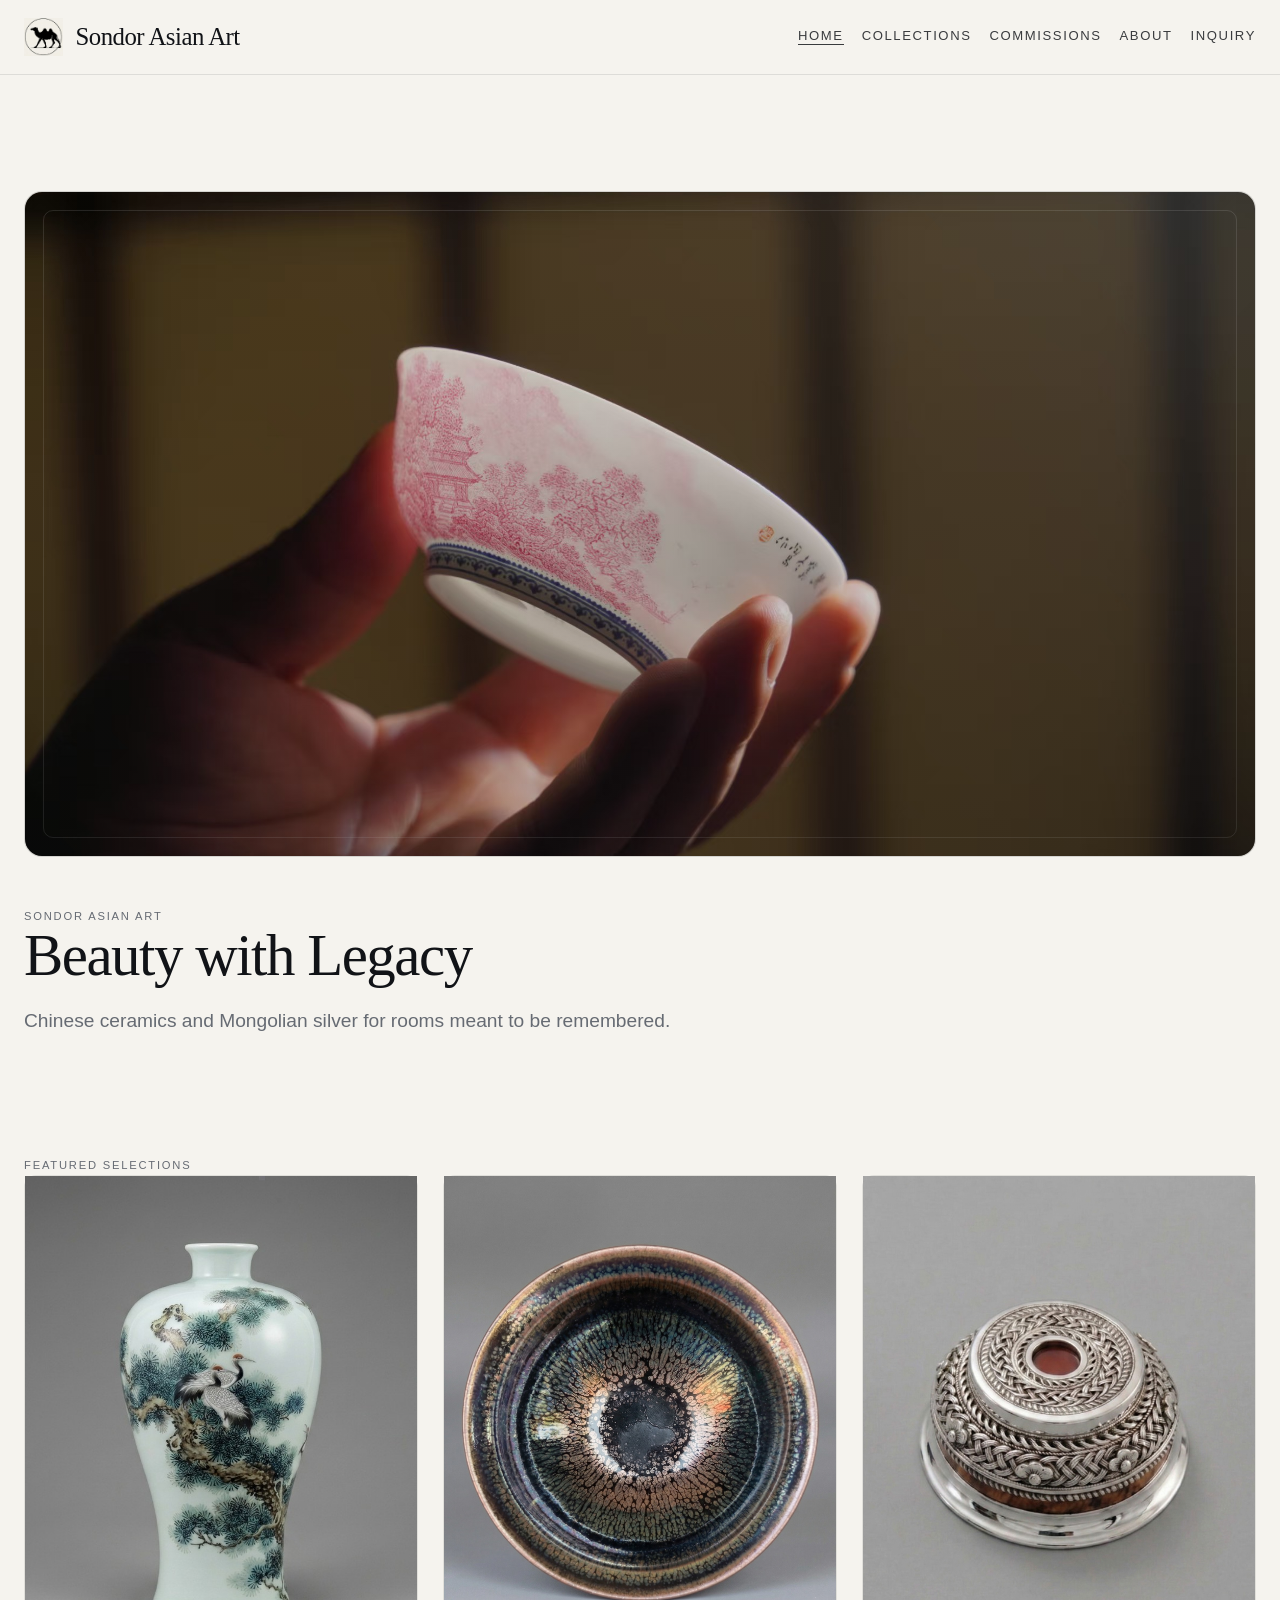
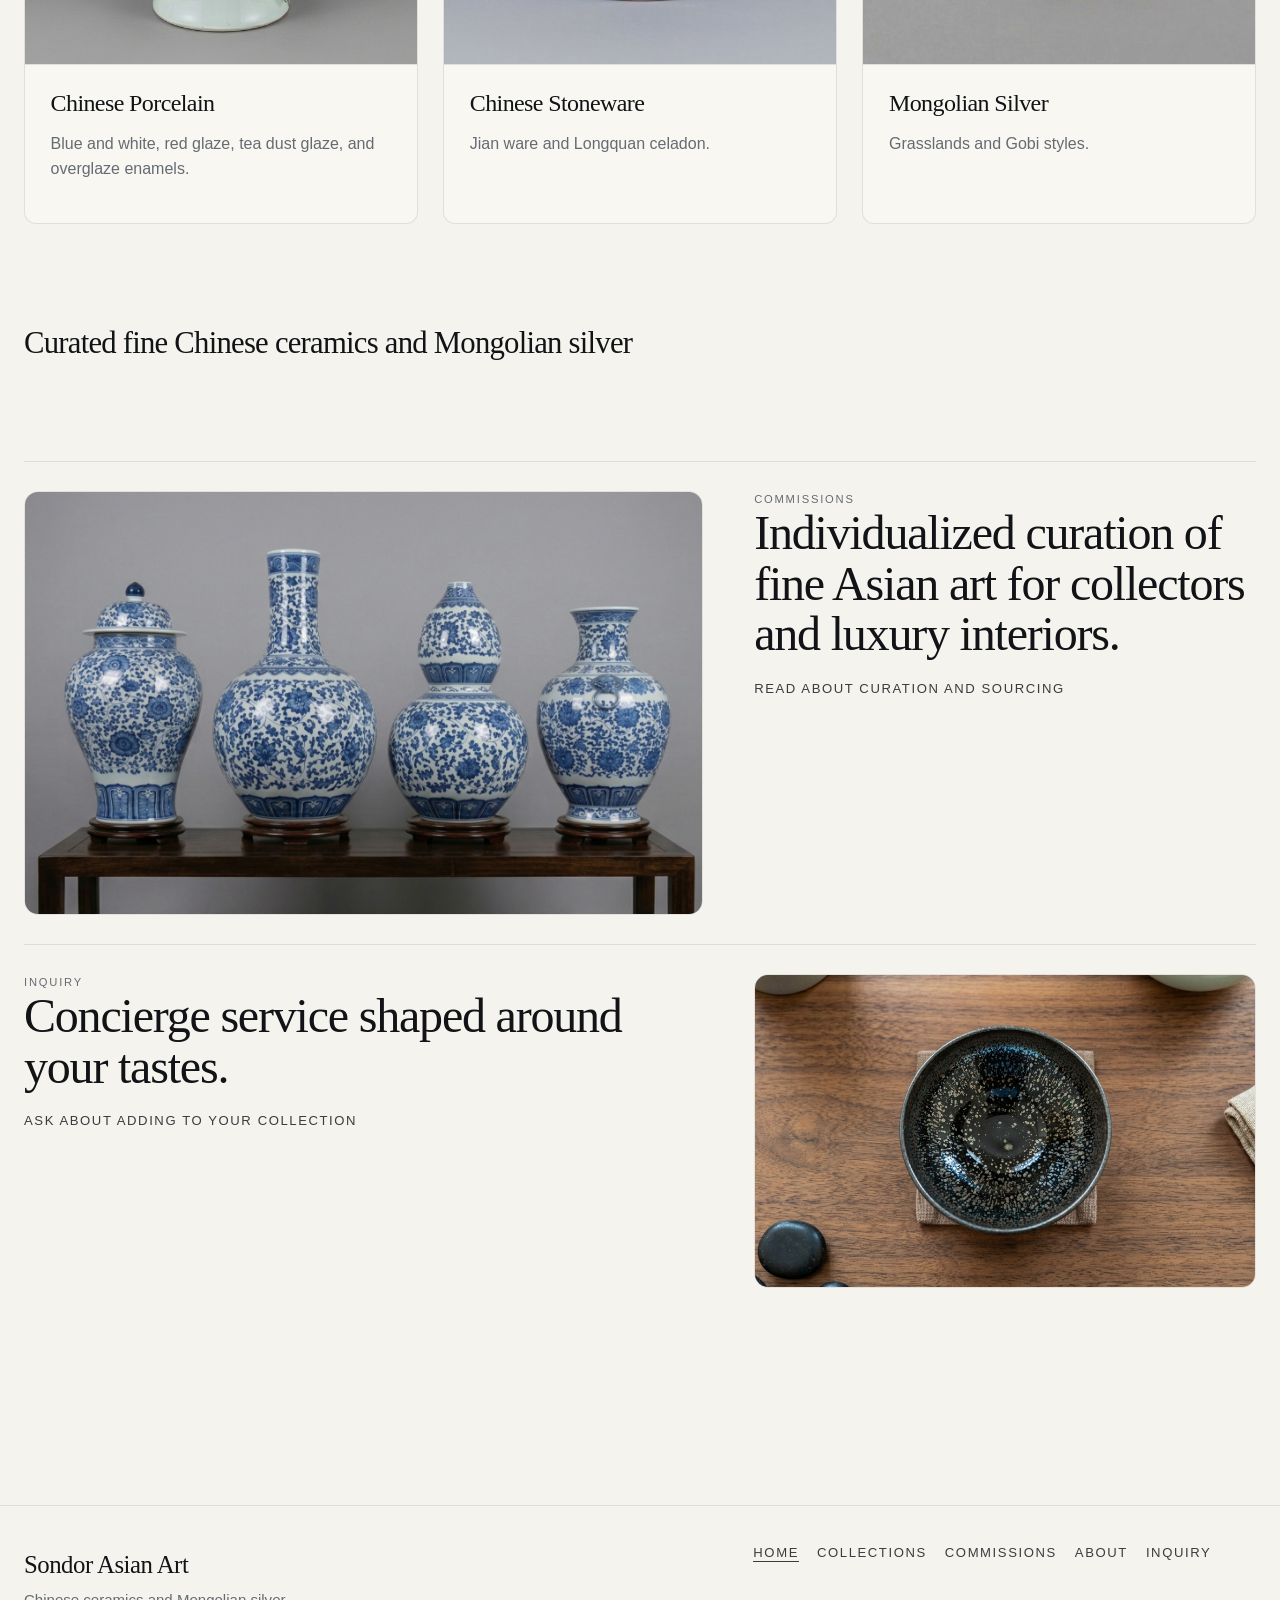
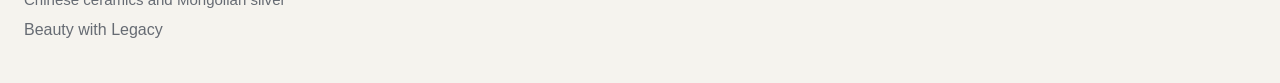
==== commit fc892af5: "Add files via upload" ====
--- a/index.html
+++ b/index.html
@@ -12,7 +12,8 @@
     <div class="site-bar">
       <div class="brand">
         <a class="brand__logo-link" href="index.html" aria-label="Sondor Asian Art home">
-          <img class="brand__logo" src="assets/images/logo_camelonly_01.jpg" alt="Sondor camel logo">
+          <img class="brand__logo image-switch image-switch--desktop" src="assets/images/desktop_logo_camelonly_01.jpg" alt="Sondor camel logo">
+          <img class="brand__logo image-switch image-switch--mobile" src="assets/images/desktop_logo_camelonly_01.jpg" alt="Sondor camel logo">
         </a>
         <a class="brand__title brand__name" href="index.html">Sondor Asian Art</a>
       </div>
@@ -33,19 +34,23 @@
     <section class="hero">
       <div class="hero-media" aria-label="Featured works slideshow">
         <div class="hero-slide hero-slide--four active" data-hero-slide>
-          <img class="hero-image hero-image--home-four" src="assets/images/hero_enamels_03.jpg" alt="Chinese enamel porcelain detail">
+          <img class="hero-image image-switch image-switch--desktop" src="assets/images/desktop_hero_enamels_03.jpg" alt="Chinese enamel porcelain detail">
+          <img class="hero-image image-switch image-switch--mobile" src="assets/images/mobile_hero_enamels_03.jpg" alt="Chinese enamel porcelain detail">
           <div class="hero-slide__frame" aria-hidden="true"></div>
         </div>
         <div class="hero-slide hero-slide--one" data-hero-slide>
-          <img class="hero-image hero-image--home-one" src="assets/images/hero_jianware_08.jpg" alt="Jian ware bowl">
+          <img class="hero-image image-switch image-switch--desktop" src="assets/images/desktop_hero_jianware_08.jpg" alt="Jian ware bowl">
+          <img class="hero-image image-switch image-switch--mobile" src="assets/images/mobile_hero_jianware_08.jpg" alt="Jian ware bowl">
           <div class="hero-slide__frame" aria-hidden="true"></div>
         </div>
         <div class="hero-slide hero-slide--two" data-hero-slide>
-          <img class="hero-image hero-image--home-two" src="assets/images/hero_oxblood_04.jpg" alt="Mongolian silver bowls">
+          <img class="hero-image image-switch image-switch--desktop" src="assets/images/desktop_hero_oxblood_04.jpg" alt="Mongolian silver bowls">
+          <img class="hero-image image-switch image-switch--mobile" src="assets/images/mobile_hero_oxblood_04.jpg" alt="Mongolian silver bowls">
           <div class="hero-slide__frame" aria-hidden="true"></div>
         </div>
         <div class="hero-slide hero-slide--three" data-hero-slide>
-          <img class="hero-image hero-image--home-three" src="assets/images/hero_teadust_02.jpg" alt="Red ware tea sets">
+          <img class="hero-image image-switch image-switch--desktop" src="assets/images/desktop_hero_teadust_02.jpg" alt="Red ware tea sets">
+          <img class="hero-image image-switch image-switch--mobile" src="assets/images/mobile_hero_teadust_02.jpg" alt="Red ware tea sets">
           <div class="hero-slide__frame" aria-hidden="true"></div>
         </div>
       </div>
@@ -64,8 +69,8 @@
       <div class="grid-3">
         <article class="card">
           <div class="card-media card-media--home-porcelain">
-            <img class="image-switch image-switch--desktop" src="assets/images/card_enamels_02.jpg" alt="Ceramic bowl">
-            <img class="image-switch image-switch--mobile" src="assets/images/card_enamels_02.jpg" alt="Ceramic bowl">
+            <img class="image-switch image-switch--desktop" src="assets/images/desktop_card_enamels_02.jpg" alt="Ceramic bowl">
+            <img class="image-switch image-switch--mobile" src="assets/images/mobile_card_enamels_02.jpg" alt="Ceramic bowl">
           </div>
           <div class="card-copy">
             <h3>Chinese Porcelain</h3>
@@ -74,7 +79,8 @@
         </article>
         <article class="card">
           <div class="card-media card-media--home-stoneware">
-            <img src="assets/images/card_jianware_09.jpg" alt="Chinese stoneware bowl">
+            <img class="image-switch image-switch--desktop" src="assets/images/desktop_card_jianware_09.jpg" alt="Chinese stoneware bowl">
+            <img class="image-switch image-switch--mobile" src="assets/images/mobile_card_jianware_09.jpg" alt="Chinese stoneware bowl">
           </div>
           <div class="card-copy">
             <h3>Chinese Stoneware</h3>
@@ -83,7 +89,8 @@
         </article>
         <article class="card">
           <div class="card-media card-media--home-silver">
-            <img src="assets/images/card_silver_06.jpg" alt="Blue ware bowl">
+            <img class="image-switch image-switch--desktop" src="assets/images/desktop_card_silver_06.jpg" alt="Blue ware bowl">
+            <img class="image-switch image-switch--mobile" src="assets/images/mobile_card_silver_06.jpg" alt="Blue ware bowl">
           </div>
           <div class="card-copy">
             <h3>Mongolian Silver</h3>
@@ -100,7 +107,8 @@
     <section class="section">
       <div class="feature-row">
         <div class="feature-media feature-media--blue-table feature-media--home-commissions">
-          <img src="assets/images/feature_blue_and_white_01.jpg" alt="Blue and white ceramics on table">
+          <img class="image-switch image-switch--desktop" src="assets/images/desktop_feature_blue_and_white_01.jpg" alt="Blue and white ceramics on table">
+          <img class="image-switch image-switch--mobile" src="assets/images/mobile_feature_blue_and_white_01.jpg" alt="Blue and white ceramics on table">
         </div>
         <div>
           <p class="eyebrow">Commissions</p>
@@ -116,7 +124,8 @@
           <p><a class="inline-link" href="inquiry.html">Ask about adding to your collection</a></p>
         </div>
         <div class="feature-media feature-media--oxblood feature-media--home-inquiry">
-          <img src="assets/images/feature_jianware_12.jpg" alt="Oxblood ceramic object detail">
+          <img class="image-switch image-switch--desktop" src="assets/images/desktop_feature_jianware_12.jpg" alt="Oxblood ceramic object detail">
+          <img class="image-switch image-switch--mobile" src="assets/images/mobile_feature_jianware_12.jpg" alt="Oxblood ceramic object detail">
         </div>
       </div>
     </section>
--- a/styles.css
+++ b/styles.css
@@ -273,30 +273,6 @@
   object-fit: cover;
 }
 
-.hero-image--home-one {
-  --image-position-desktop: center 42%;
-  --image-position-mobile: center 42%;
-  object-position: var(--image-position-desktop);
-}
-
-.hero-image--home-two {
-  --image-position-desktop: center 48%;
-  --image-position-mobile: center 48%;
-  object-position: var(--image-position-desktop);
-}
-
-.hero-image--home-three {
-  --image-position-desktop: center 44%;
-  --image-position-mobile: center 44%;
-  object-position: var(--image-position-desktop);
-}
-
-.hero-image--home-four {
-  --image-position-desktop: center 46%;
-  --image-position-mobile: center 46%;
-  object-position: var(--image-position-desktop);
-}
-
 .hero-slide__frame {
   position: absolute;
   inset: 18px;
@@ -427,21 +403,7 @@
 }
 
 .card-media--home-porcelain .image-switch {
-  --image-position-desktop: center 88%;
-  --image-position-mobile: center 76%;
-  object-position: var(--image-position-desktop);
-}
-
-.card-media--home-stoneware img {
-  --image-position-desktop: center 44%;
-  --image-position-mobile: center 44%;
-  object-position: var(--image-position-desktop);
-}
-
-.card-media--home-silver img {
-  --image-position-desktop: center 44%;
-  --image-position-mobile: center 44%;
-  object-position: var(--image-position-desktop);
+  object-position: center;
 }
 
 .card-copy,
@@ -542,18 +504,6 @@
   border-radius: 14px;
 }
 
-.about-bio__media--elizabeth img {
-  --image-position-desktop: center 24%;
-  --image-position-mobile: center 24%;
-  object-position: var(--image-position-desktop);
-}
-
-.about-bio__media--carter img {
-  --image-position-desktop: center 24%;
-  --image-position-mobile: center 24%;
-  object-position: var(--image-position-desktop);
-}
-
 .about-bio__copy {
   max-width: 42rem;
 }
@@ -584,48 +534,6 @@
   width: 100%;
   height: 100%;
   object-fit: cover;
-}
-
-.feature-media--home-commissions img {
-  --image-position-desktop: center 46%;
-  --image-position-mobile: center 46%;
-  object-position: var(--image-position-desktop);
-}
-
-.feature-media--home-inquiry img {
-  --image-position-desktop: center 52%;
-  --image-position-mobile: center 52%;
-  object-position: var(--image-position-desktop);
-}
-
-.feature-media--collections-porcelain img {
-  --image-position-desktop: center 44%;
-  --image-position-mobile: center 44%;
-  object-position: var(--image-position-desktop);
-}
-
-.feature-media--collections-stoneware img {
-  --image-position-desktop: center 46%;
-  --image-position-mobile: center 46%;
-  object-position: var(--image-position-desktop);
-}
-
-.feature-media--collections-silver img {
-  --image-position-desktop: center 52%;
-  --image-position-mobile: center 52%;
-  object-position: var(--image-position-desktop);
-}
-
-.feature-media--commissions-main img {
-  --image-position-desktop: center 44%;
-  --image-position-mobile: center 44%;
-  object-position: var(--image-position-desktop);
-}
-
-.feature-media--inquiry-main img {
-  --image-position-desktop: center 52%;
-  --image-position-mobile: center 52%;
-  object-position: var(--image-position-desktop);
 }
 
 .list {
@@ -782,24 +690,6 @@
 }
 
 @media (max-width: 900px) {
-  .hero-image--home-one,
-  .hero-image--home-two,
-  .hero-image--home-three,
-  .hero-image--home-four,
-  .card-media--home-stoneware img,
-  .card-media--home-silver img,
-  .feature-media--home-commissions img,
-  .feature-media--home-inquiry img,
-  .feature-media--collections-porcelain img,
-  .feature-media--collections-stoneware img,
-  .feature-media--collections-silver img,
-  .feature-media--commissions-main img,
-  .feature-media--inquiry-main img,
-  .about-bio__media--elizabeth img,
-  .about-bio__media--carter img {
-    object-position: var(--image-position-mobile);
-  }
-
   .image-switch--desktop {
     display: none;
   }
@@ -809,7 +699,7 @@
   }
 
   .card-media--home-porcelain .image-switch {
-    object-position: var(--image-position-mobile);
+    object-position: center;
   }
 
   .site-bar {
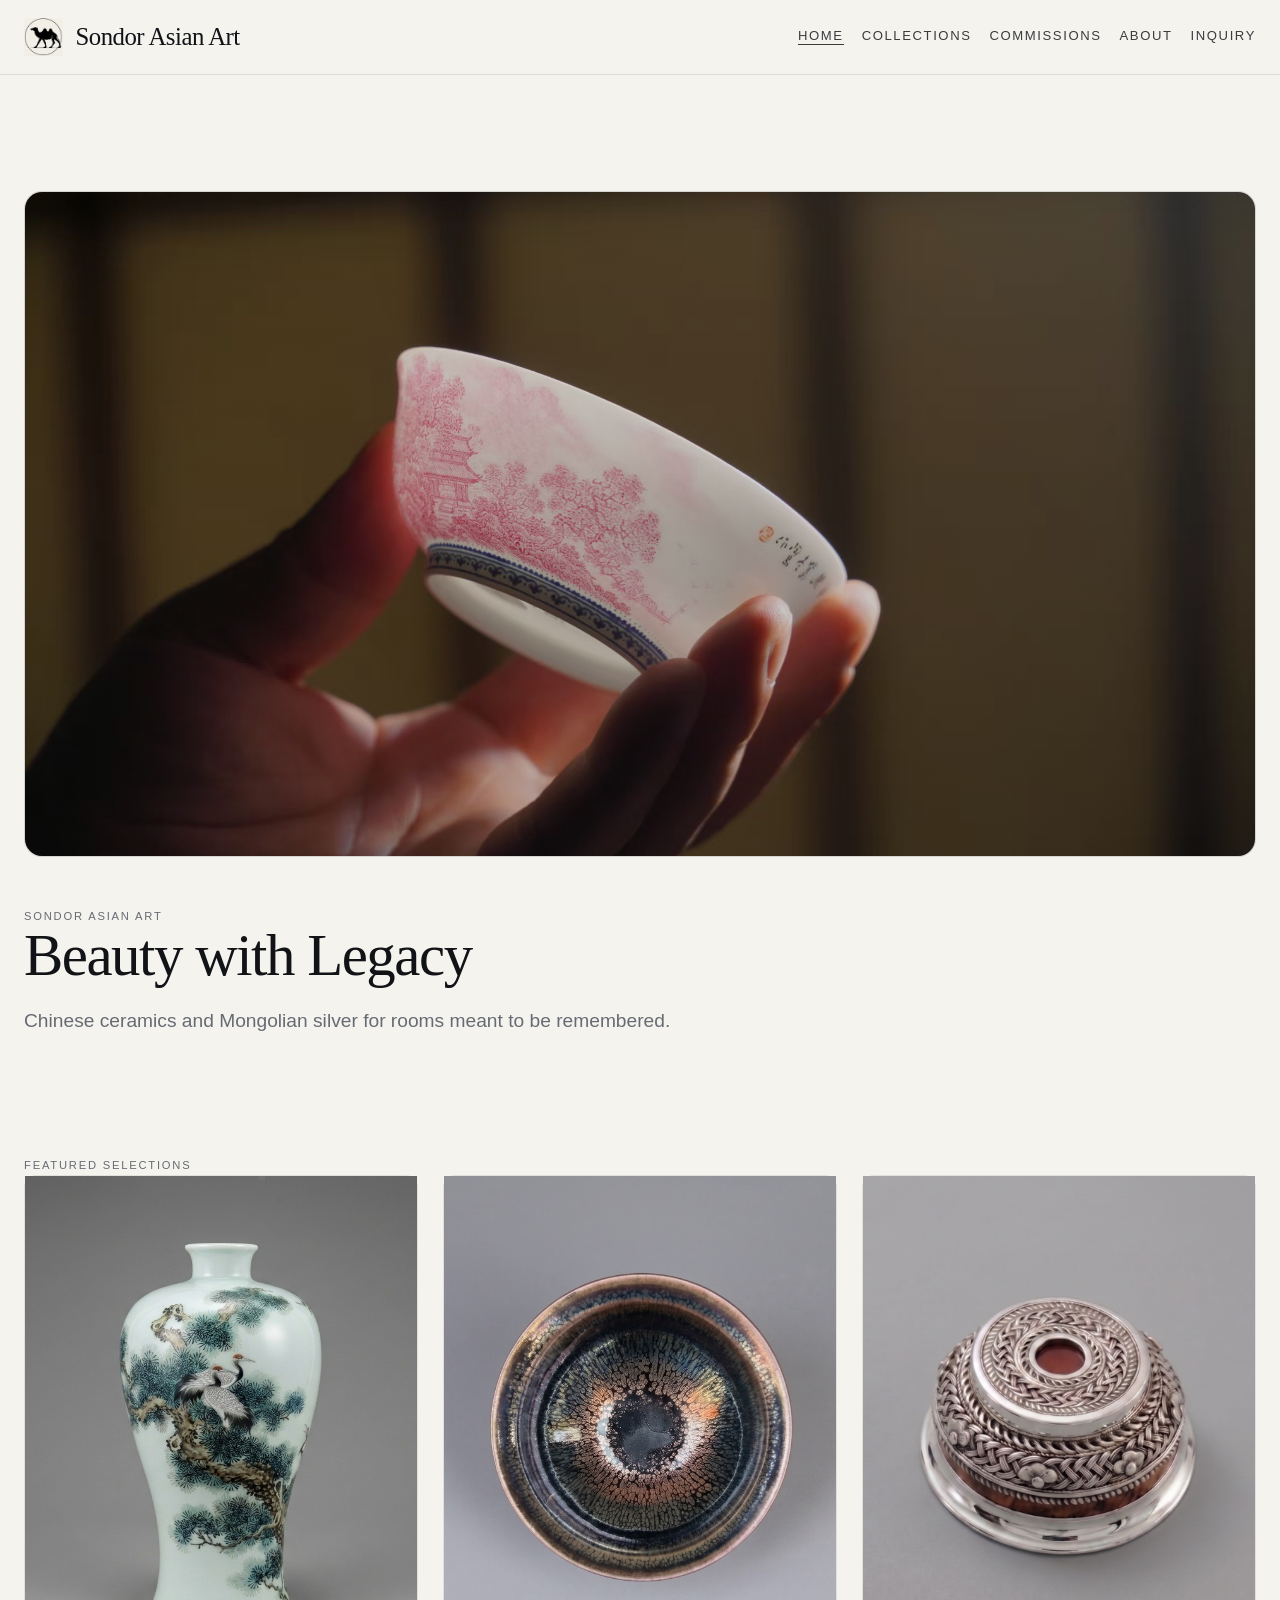
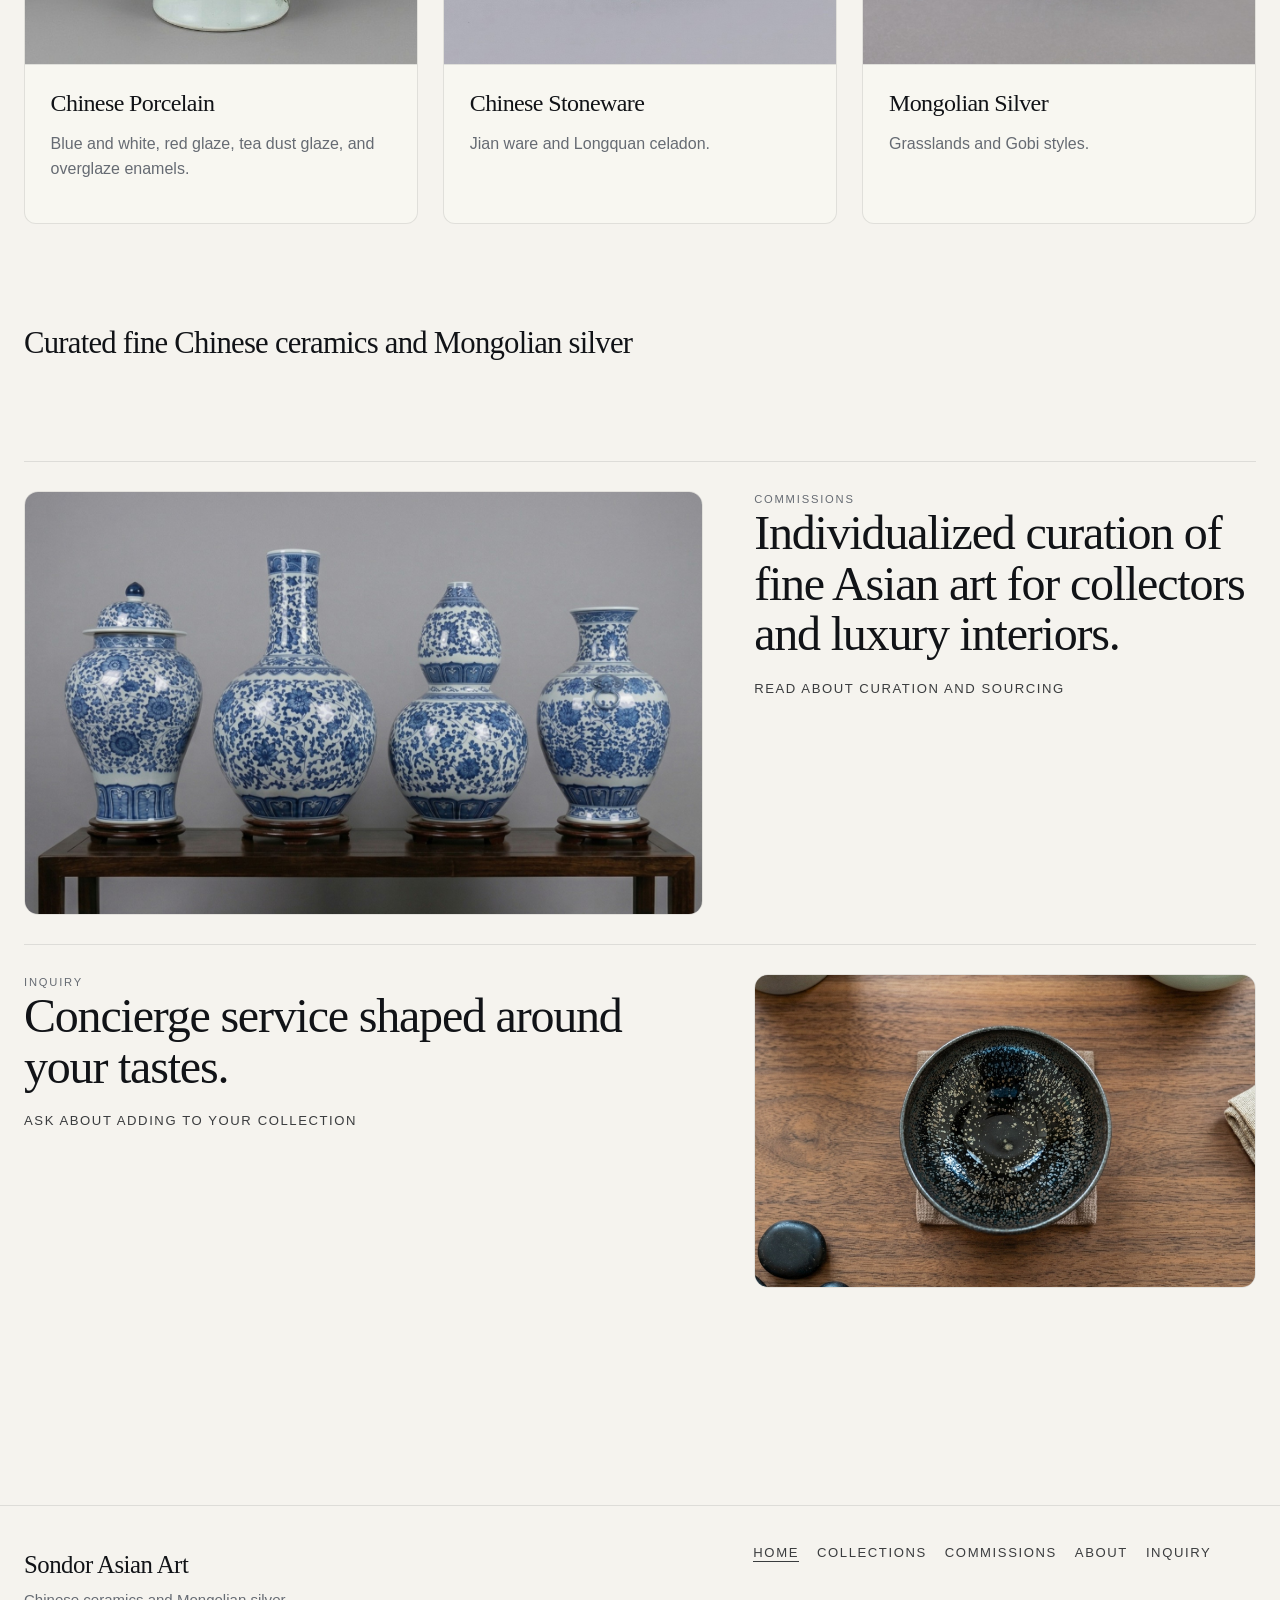
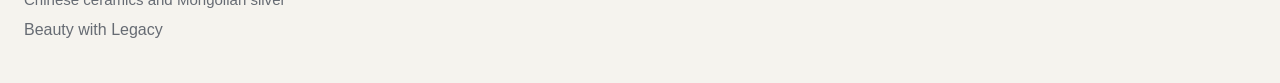
==== commit 5478f3f9: "Add files via upload" ====
--- a/index.html
+++ b/index.html
@@ -36,22 +36,18 @@
         <div class="hero-slide hero-slide--four active" data-hero-slide>
           <img class="hero-image image-switch image-switch--desktop" src="assets/images/desktop_hero_enamels_03.jpg" alt="Chinese enamel porcelain detail">
           <img class="hero-image image-switch image-switch--mobile" src="assets/images/mobile_hero_enamels_03.jpg" alt="Chinese enamel porcelain detail">
-          <div class="hero-slide__frame" aria-hidden="true"></div>
         </div>
         <div class="hero-slide hero-slide--one" data-hero-slide>
           <img class="hero-image image-switch image-switch--desktop" src="assets/images/desktop_hero_jianware_08.jpg" alt="Jian ware bowl">
           <img class="hero-image image-switch image-switch--mobile" src="assets/images/mobile_hero_jianware_08.jpg" alt="Jian ware bowl">
-          <div class="hero-slide__frame" aria-hidden="true"></div>
         </div>
         <div class="hero-slide hero-slide--two" data-hero-slide>
           <img class="hero-image image-switch image-switch--desktop" src="assets/images/desktop_hero_oxblood_04.jpg" alt="Mongolian silver bowls">
           <img class="hero-image image-switch image-switch--mobile" src="assets/images/mobile_hero_oxblood_04.jpg" alt="Mongolian silver bowls">
-          <div class="hero-slide__frame" aria-hidden="true"></div>
         </div>
         <div class="hero-slide hero-slide--three" data-hero-slide>
           <img class="hero-image image-switch image-switch--desktop" src="assets/images/desktop_hero_teadust_02.jpg" alt="Red ware tea sets">
           <img class="hero-image image-switch image-switch--mobile" src="assets/images/mobile_hero_teadust_02.jpg" alt="Red ware tea sets">
-          <div class="hero-slide__frame" aria-hidden="true"></div>
         </div>
       </div>
 
--- a/styles.css
+++ b/styles.css
@@ -273,14 +273,6 @@
   object-fit: cover;
 }
 
-.hero-slide__frame {
-  position: absolute;
-  inset: 18px;
-  border: 1px solid rgba(255, 255, 255, 0.12);
-  border-radius: 10px;
-  pointer-events: none;
-}
-
 .hero-copy {
   display: grid;
   grid-template-columns: minmax(0, 1.5fr) minmax(280px, 0.7fr);
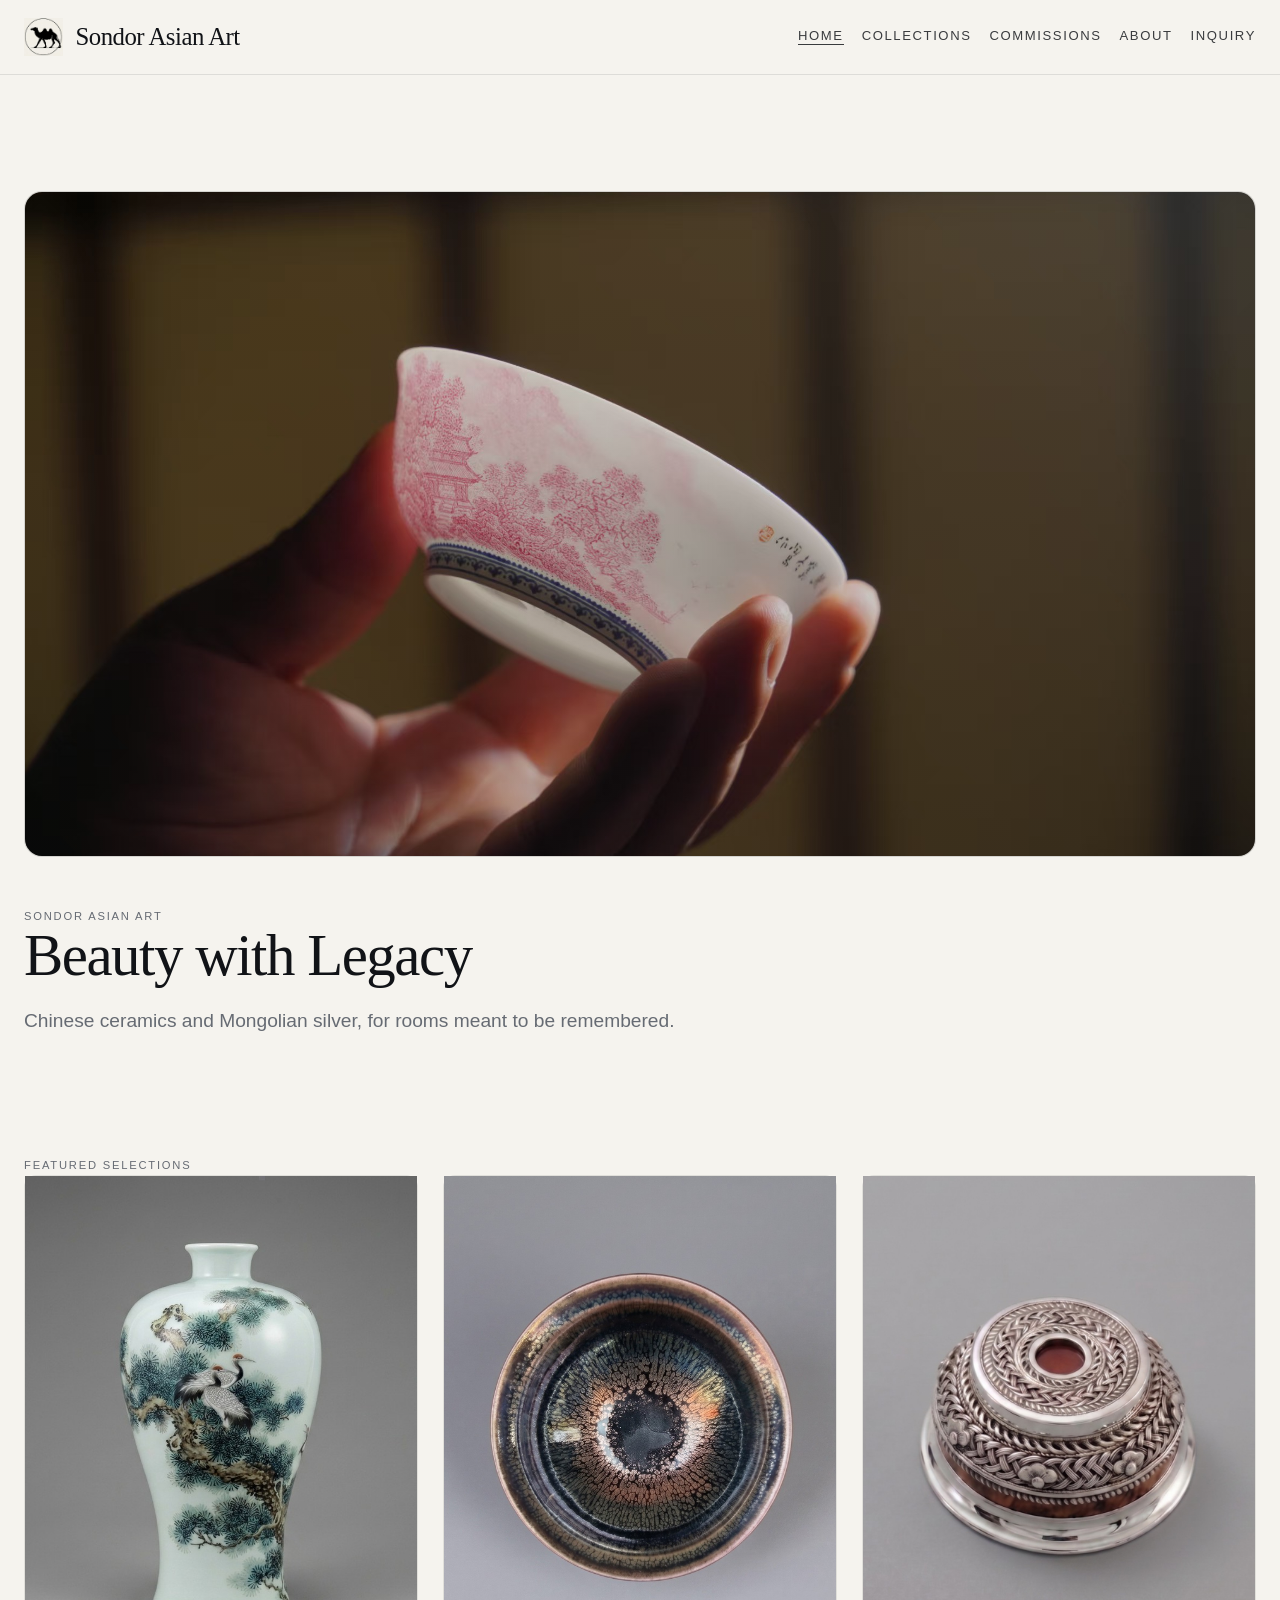
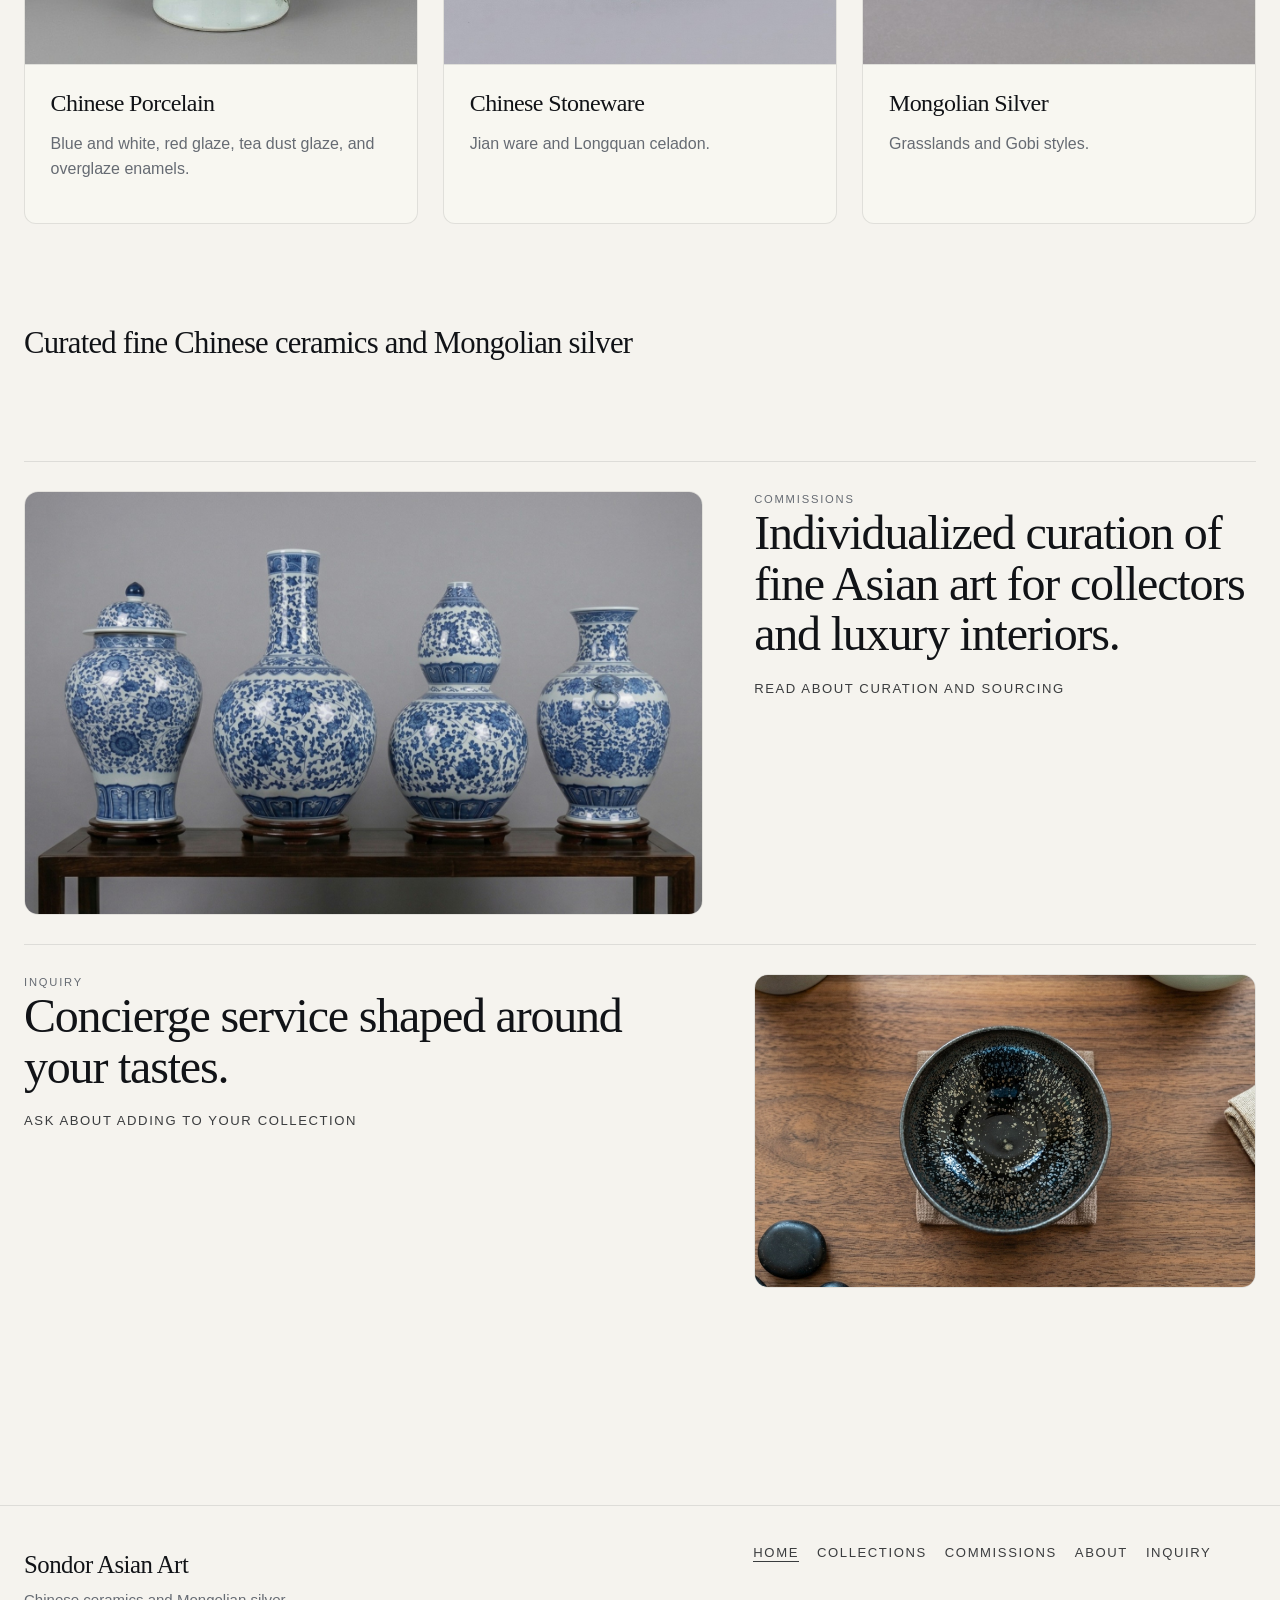
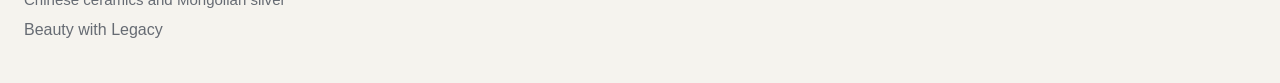
==== commit 965f8dee: "Add files via upload" ====
--- a/index.html
+++ b/index.html
@@ -4,7 +4,13 @@
   <meta charset="UTF-8">
   <meta name="viewport" content="width=device-width, initial-scale=1.0">
   <title>Sondor Asian Art</title>
-  <meta name="description" content="Ceramics and silver, offered by inquiry.">
+  <meta name="description" content="Beauty with Legacy">
+  <meta property="og:title" content="Sondor Asian Art">
+  <meta property="og:description" content="Beauty with Legacy">
+  <meta name="twitter:title" content="Sondor Asian Art">
+  <meta name="twitter:description" content="Beauty with Legacy">
+  <link rel="icon" href="assets/images/desktop_logo_camelonly_01.jpg">
+  <link rel="shortcut icon" href="assets/images/desktop_logo_camelonly_01.jpg">
   <link rel="stylesheet" href="styles.css">
 </head>
 <body>
@@ -55,7 +61,7 @@
         <div>
           <p class="eyebrow">Sondor Asian Art</p>
           <h1>Beauty with Legacy</h1>
-          <p class="lead">Chinese ceramics and Mongolian silver for rooms meant to be remembered.</p>
+          <p class="lead">Chinese ceramics and Mongolian silver, for rooms meant to be remembered.</p>
         </div>
       </div>
     </section>
